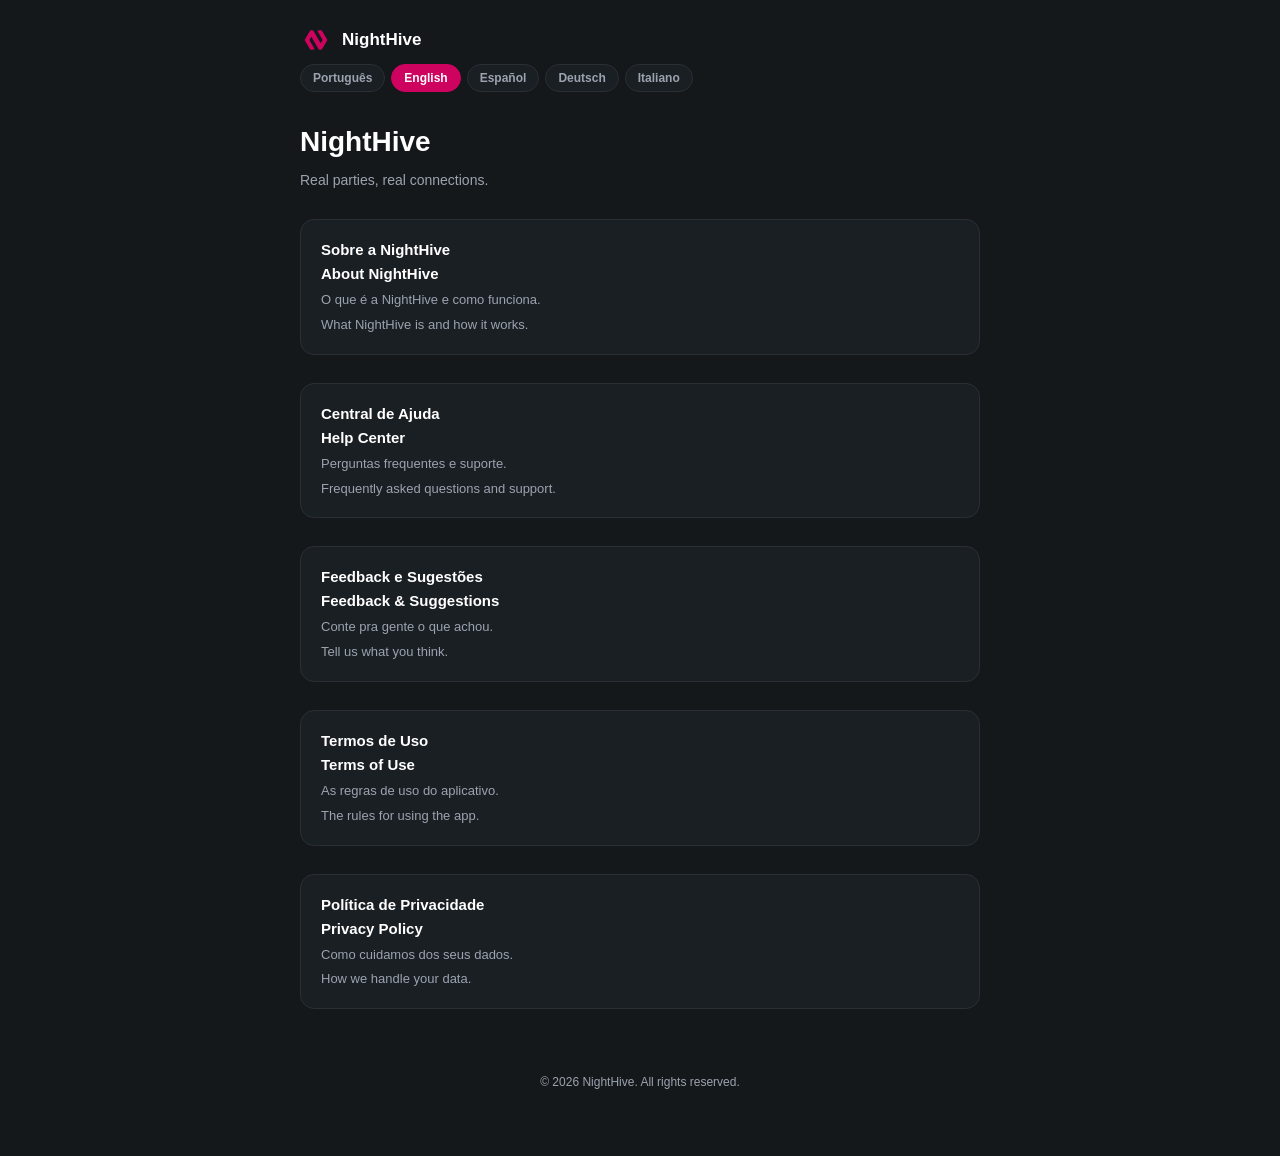
==== index.html @ 3d4b5488 "Add public info site: About, FAQ, Feedback, Terms, Privacy Static HTML/CSS/JS, no build step. Each p" ====
<!doctype html>
<html lang="pt">
<head>
<meta charset="utf-8">
<meta name="viewport" content="width=device-width, initial-scale=1">
<title>NightHive</title>
<meta name="description" content="NightHive — matching gated to real-world party attendance.">
<link rel="icon" href="assets/img/favicon.png">
<link rel="stylesheet" href="assets/style.css">
</head>
<body>
<div class="wrap">
  <header class="site-header">
    <a class="brand" href="index.html"><img src="assets/img/logo.jpg" alt=""> NightHive</a>
  </header>

  <div class="lang-switch" role="group" aria-label="Language">
    <button type="button" data-lang-switch="pt">Português</button>
    <button type="button" data-lang-switch="en">English</button>
    <button type="button" data-lang-switch="es">Español</button>
    <button type="button" data-lang-switch="de">Deutsch</button>
    <button type="button" data-lang-switch="it">Italiano</button>
  </div>
  <p class="lang-fallback-note" id="lang-fallback-note" hidden></p>

  <main>
    <div data-lang="pt">
      <h1>NightHive</h1>
      <p class="subtitle">Festas de verdade, conexões de verdade.</p>
    </div>
    <div data-lang="en" hidden>
      <h1>NightHive</h1>
      <p class="subtitle">Real parties, real connections.</p>
    </div>

    <nav class="hub-grid">
      <a class="card" href="about.html">
        <span class="hub-title" data-lang="pt">Sobre a NightHive</span><span class="hub-title" data-lang="en" hidden>About NightHive</span>
        <span class="hub-desc" data-lang="pt">O que é a NightHive e como funciona.</span><span class="hub-desc" data-lang="en" hidden>What NightHive is and how it works.</span>
      </a>
      <a class="card" href="faq.html">
        <span class="hub-title" data-lang="pt">Central de Ajuda</span><span class="hub-title" data-lang="en" hidden>Help Center</span>
        <span class="hub-desc" data-lang="pt">Perguntas frequentes e suporte.</span><span class="hub-desc" data-lang="en" hidden>Frequently asked questions and support.</span>
      </a>
      <a class="card" href="feedback.html">
        <span class="hub-title" data-lang="pt">Feedback e Sugestões</span><span class="hub-title" data-lang="en" hidden>Feedback & Suggestions</span>
        <span class="hub-desc" data-lang="pt">Conte pra gente o que achou.</span><span class="hub-desc" data-lang="en" hidden>Tell us what you think.</span>
      </a>
      <a class="card" href="terms.html">
        <span class="hub-title" data-lang="pt">Termos de Uso</span><span class="hub-title" data-lang="en" hidden>Terms of Use</span>
        <span class="hub-desc" data-lang="pt">As regras de uso do aplicativo.</span><span class="hub-desc" data-lang="en" hidden>The rules for using the app.</span>
      </a>
      <a class="card" href="privacy.html">
        <span class="hub-title" data-lang="pt">Política de Privacidade</span><span class="hub-title" data-lang="en" hidden>Privacy Policy</span>
        <span class="hub-desc" data-lang="pt">Como cuidamos dos seus dados.</span><span class="hub-desc" data-lang="en" hidden>How we handle your data.</span>
      </a>
    </nav>
  </main>

  <footer class="site-footer">
    <div data-lang="pt">© 2026 NightHive. Todos os direitos reservados.</div>
    <div data-lang="en" hidden>© 2026 NightHive. All rights reserved.</div>
  </footer>
</div>
<script src="assets/lang.js"></script>
</body>
</html>
---- assets/style.css ----
:root {
  --primary: #ce035f;
  --background: #14181b;
  --background-secondary: #1a1f24;
  --text: #ffffff;
  --text-muted: #9ca3af;
  --border: #2a2f35;
  --max-width: 720px;
}

* {
  box-sizing: border-box;
}

html,
body {
  margin: 0;
  padding: 0;
}

body {
  background: var(--background);
  color: var(--text);
  font-family: -apple-system, BlinkMacSystemFont, "Segoe UI", Roboto, Helvetica, Arial, sans-serif;
  line-height: 1.6;
  -webkit-font-smoothing: antialiased;
}

a {
  color: var(--primary);
  text-decoration: none;
}

a:hover,
a:focus {
  text-decoration: underline;
}

.wrap {
  max-width: var(--max-width);
  margin: 0 auto;
  padding: 24px 20px 64px;
}

header.site-header {
  display: flex;
  align-items: center;
  justify-content: space-between;
  gap: 12px;
  margin-bottom: 8px;
}

.brand {
  display: flex;
  align-items: center;
  gap: 10px;
  font-weight: 700;
  font-size: 17px;
  color: var(--text);
}

.brand img {
  width: 32px;
  height: 32px;
  border-radius: 8px;
  object-fit: cover;
}

nav.crumbs {
  font-size: 13px;
  color: var(--text-muted);
  margin: 4px 0 24px;
}

nav.crumbs a {
  color: var(--text-muted);
}

/* Language switcher */
.lang-switch {
  display: flex;
  flex-wrap: wrap;
  gap: 6px;
  margin: 4px 0 28px;
}

.lang-switch button {
  background: var(--background-secondary);
  border: 1px solid var(--border);
  color: var(--text-muted);
  border-radius: 999px;
  padding: 6px 12px;
  font-size: 12px;
  font-weight: 600;
  cursor: pointer;
}

.lang-switch button.active {
  color: #fff;
  background: var(--primary);
  border-color: var(--primary);
}

.lang-fallback-note {
  background: var(--background-secondary);
  border: 1px solid var(--border);
  border-radius: 10px;
  padding: 10px 14px;
  font-size: 13px;
  color: var(--text-muted);
  margin-bottom: 24px;
}

/* Page content */
h1 {
  font-size: 28px;
  font-weight: 800;
  margin: 0 0 4px;
}

.subtitle {
  color: var(--text-muted);
  font-size: 14px;
  margin: 0 0 28px;
}

h2 {
  font-size: 19px;
  font-weight: 700;
  margin: 36px 0 10px;
  color: var(--primary);
}

h3 {
  font-size: 16px;
  font-weight: 700;
  margin: 24px 0 8px;
}

p {
  margin: 0 0 14px;
  color: #e5e7eb;
}

ul,
ol {
  margin: 0 0 14px;
  padding-left: 22px;
  color: #e5e7eb;
}

li {
  margin-bottom: 6px;
}

.card {
  background: var(--background-secondary);
  border: 1px solid var(--border);
  border-radius: 14px;
  padding: 18px 20px;
  margin-bottom: 16px;
}

.faq-item summary {
  cursor: pointer;
  font-weight: 600;
  color: var(--text);
  padding: 4px 0;
}

.faq-item summary::-webkit-details-marker {
  color: var(--primary);
}

.faq-item p {
  margin-top: 10px;
  color: var(--text-muted);
}

.faq-item {
  border-bottom: 1px solid var(--border);
  padding: 12px 0;
}

.faq-item:last-child {
  border-bottom: none;
}

.button {
  display: inline-block;
  background: var(--primary);
  color: #fff !important;
  font-weight: 700;
  font-size: 15px;
  padding: 13px 22px;
  border-radius: 999px;
  text-decoration: none !important;
  margin-top: 6px;
}

.button.secondary {
  background: transparent;
  border: 1px solid var(--border);
  color: var(--text) !important;
}

.meta {
  color: var(--text-muted);
  font-size: 12px;
  margin-top: 40px;
  padding-top: 20px;
  border-top: 1px solid var(--border);
}

.hub-grid {
  display: grid;
  gap: 12px;
  margin-top: 20px;
}

.hub-grid a.card {
  display: block;
  color: var(--text) !important;
  text-decoration: none !important;
}

.hub-grid a.card .hub-title {
  display: block;
  font-weight: 700;
  font-size: 15px;
}

.hub-grid a.card .hub-desc {
  display: block;
  font-weight: 400;
  color: var(--text-muted);
  font-size: 13px;
  margin-top: 4px;
}

footer.site-footer {
  text-align: center;
  color: var(--text-muted);
  font-size: 12px;
  margin-top: 48px;
}

footer.site-footer a {
  color: var(--text-muted);
}
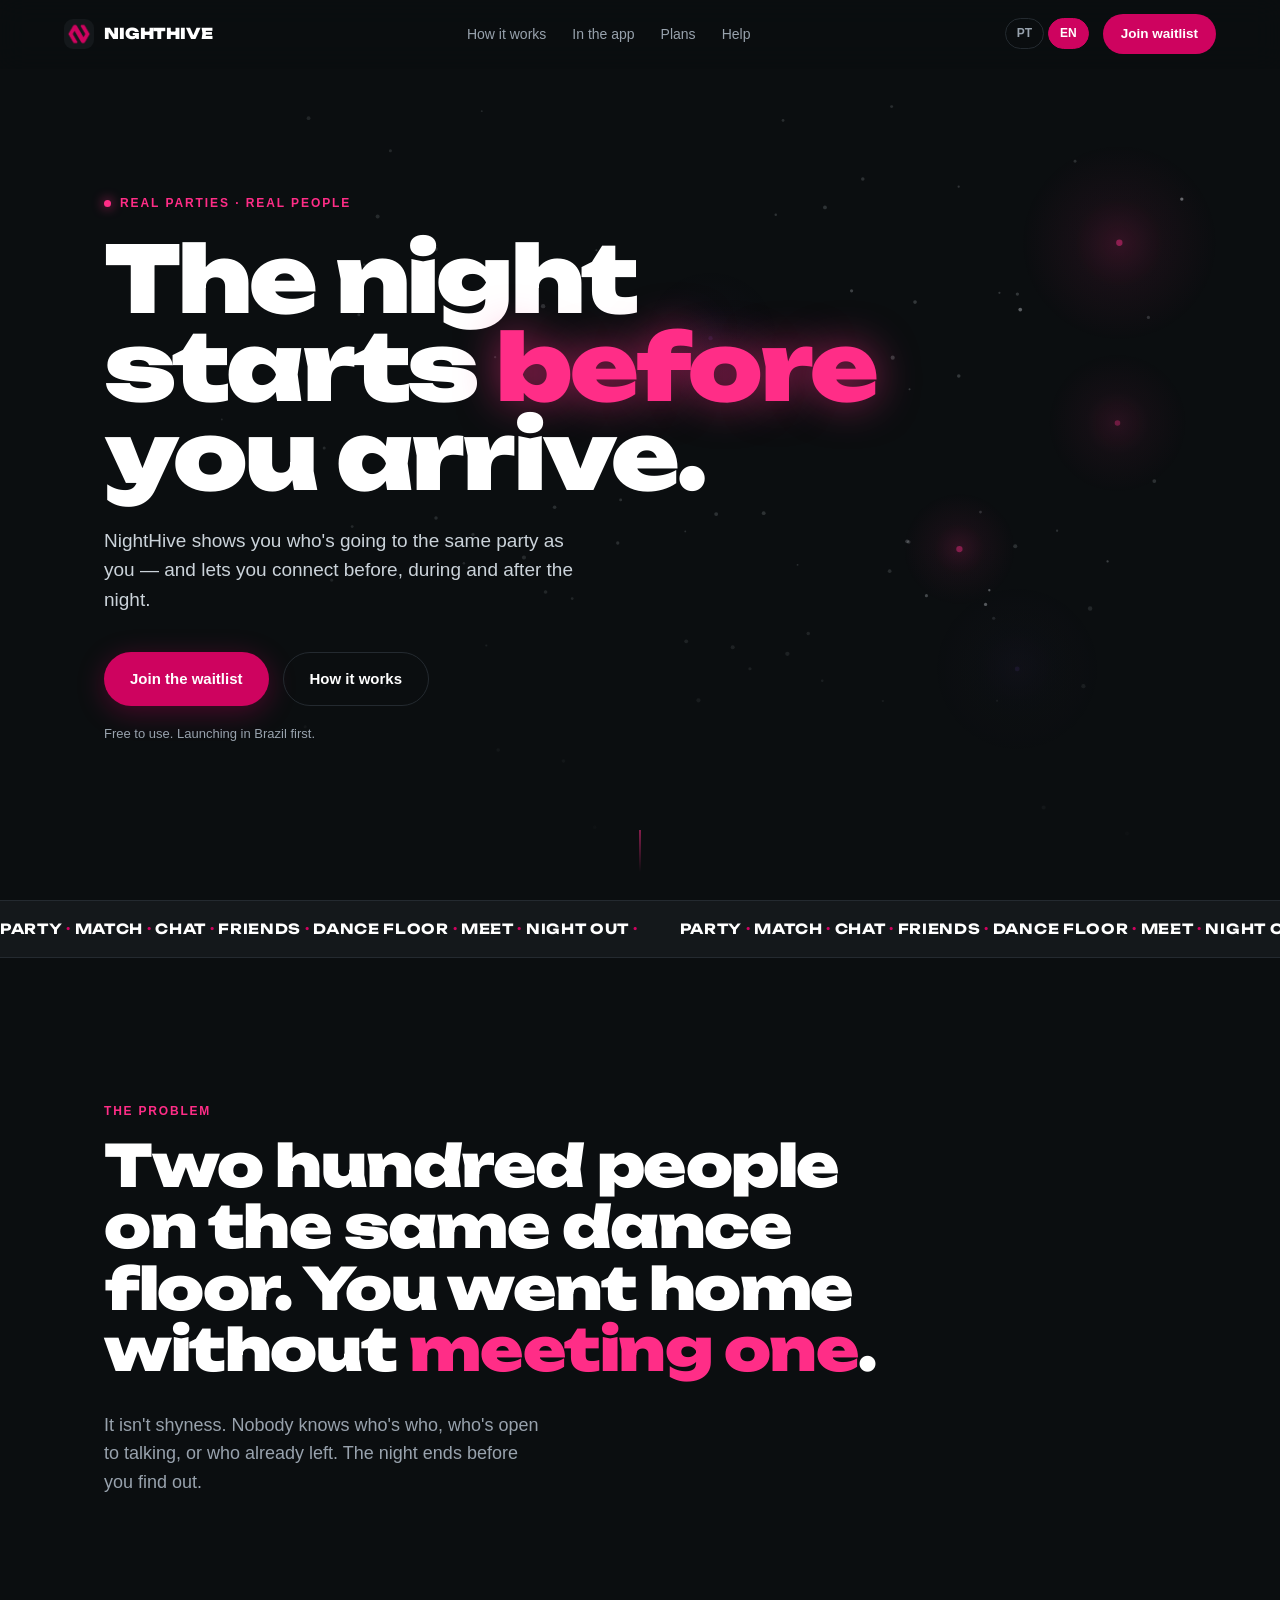
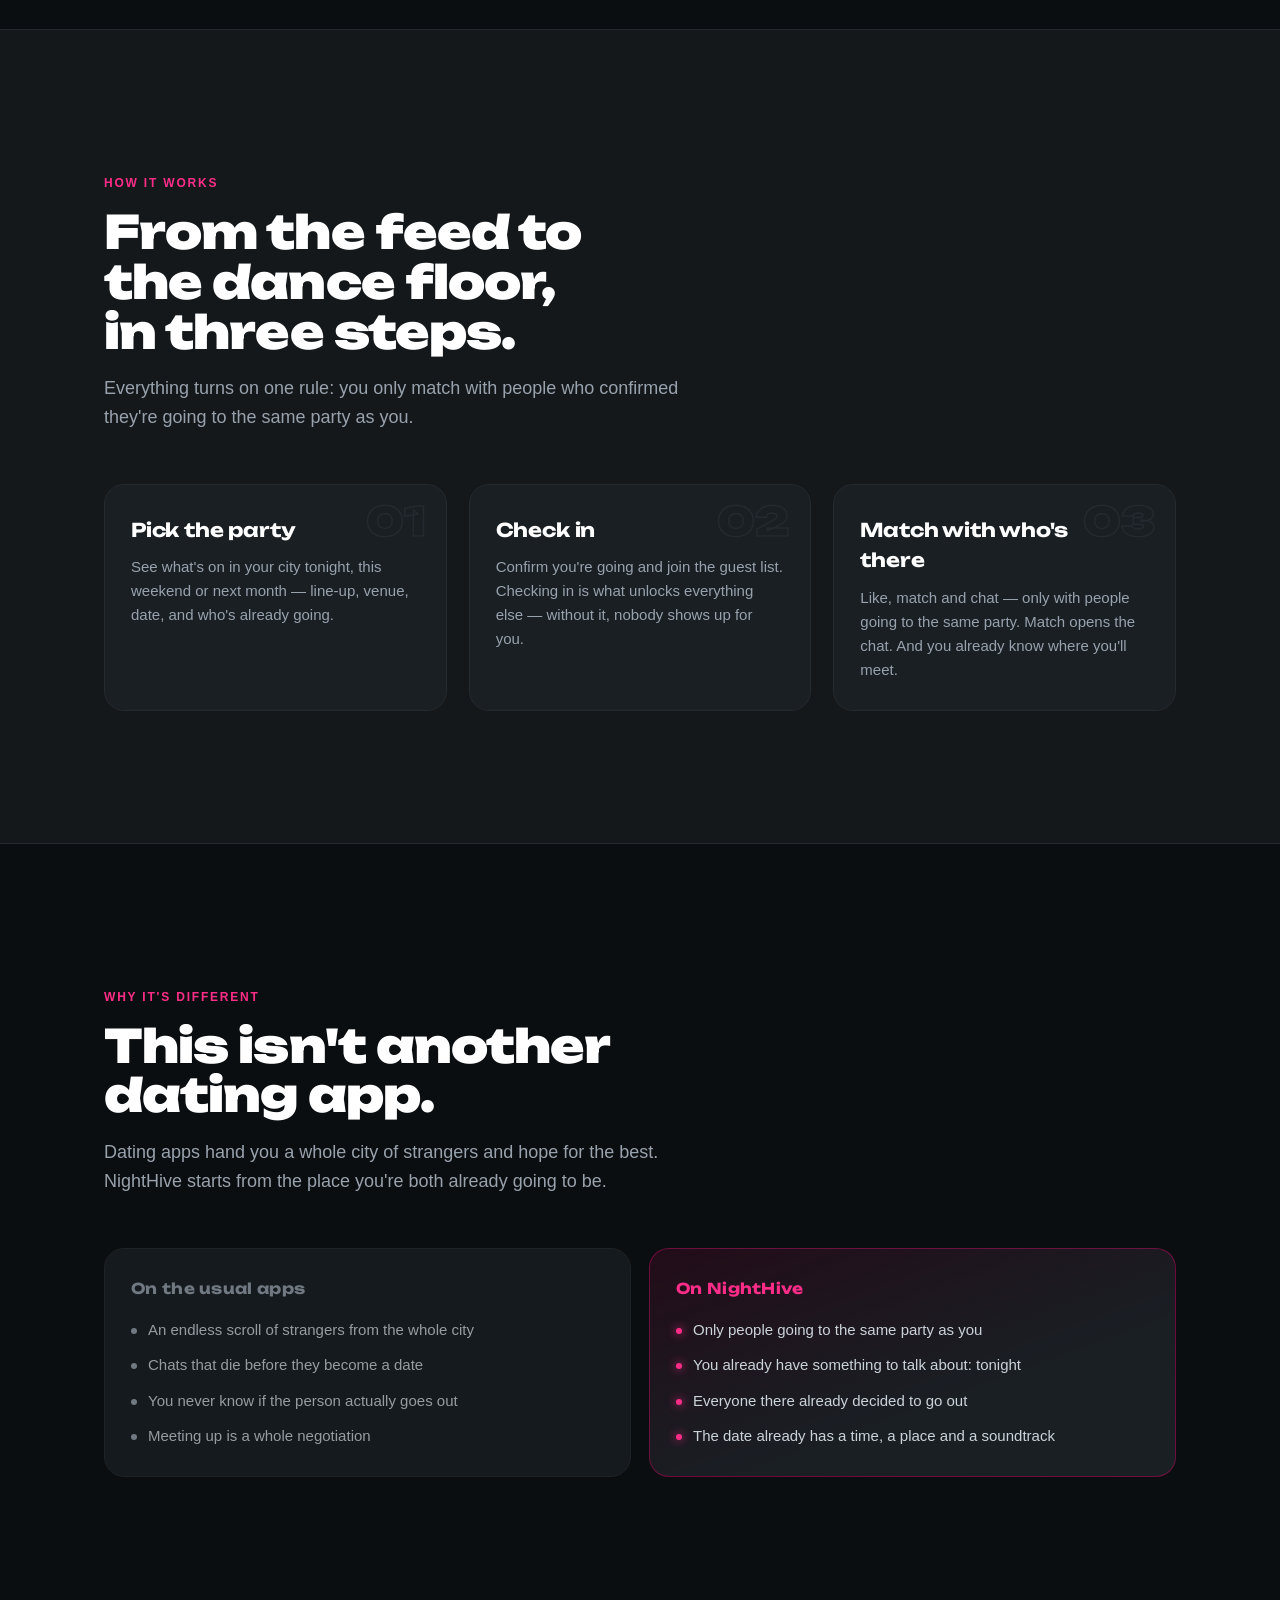
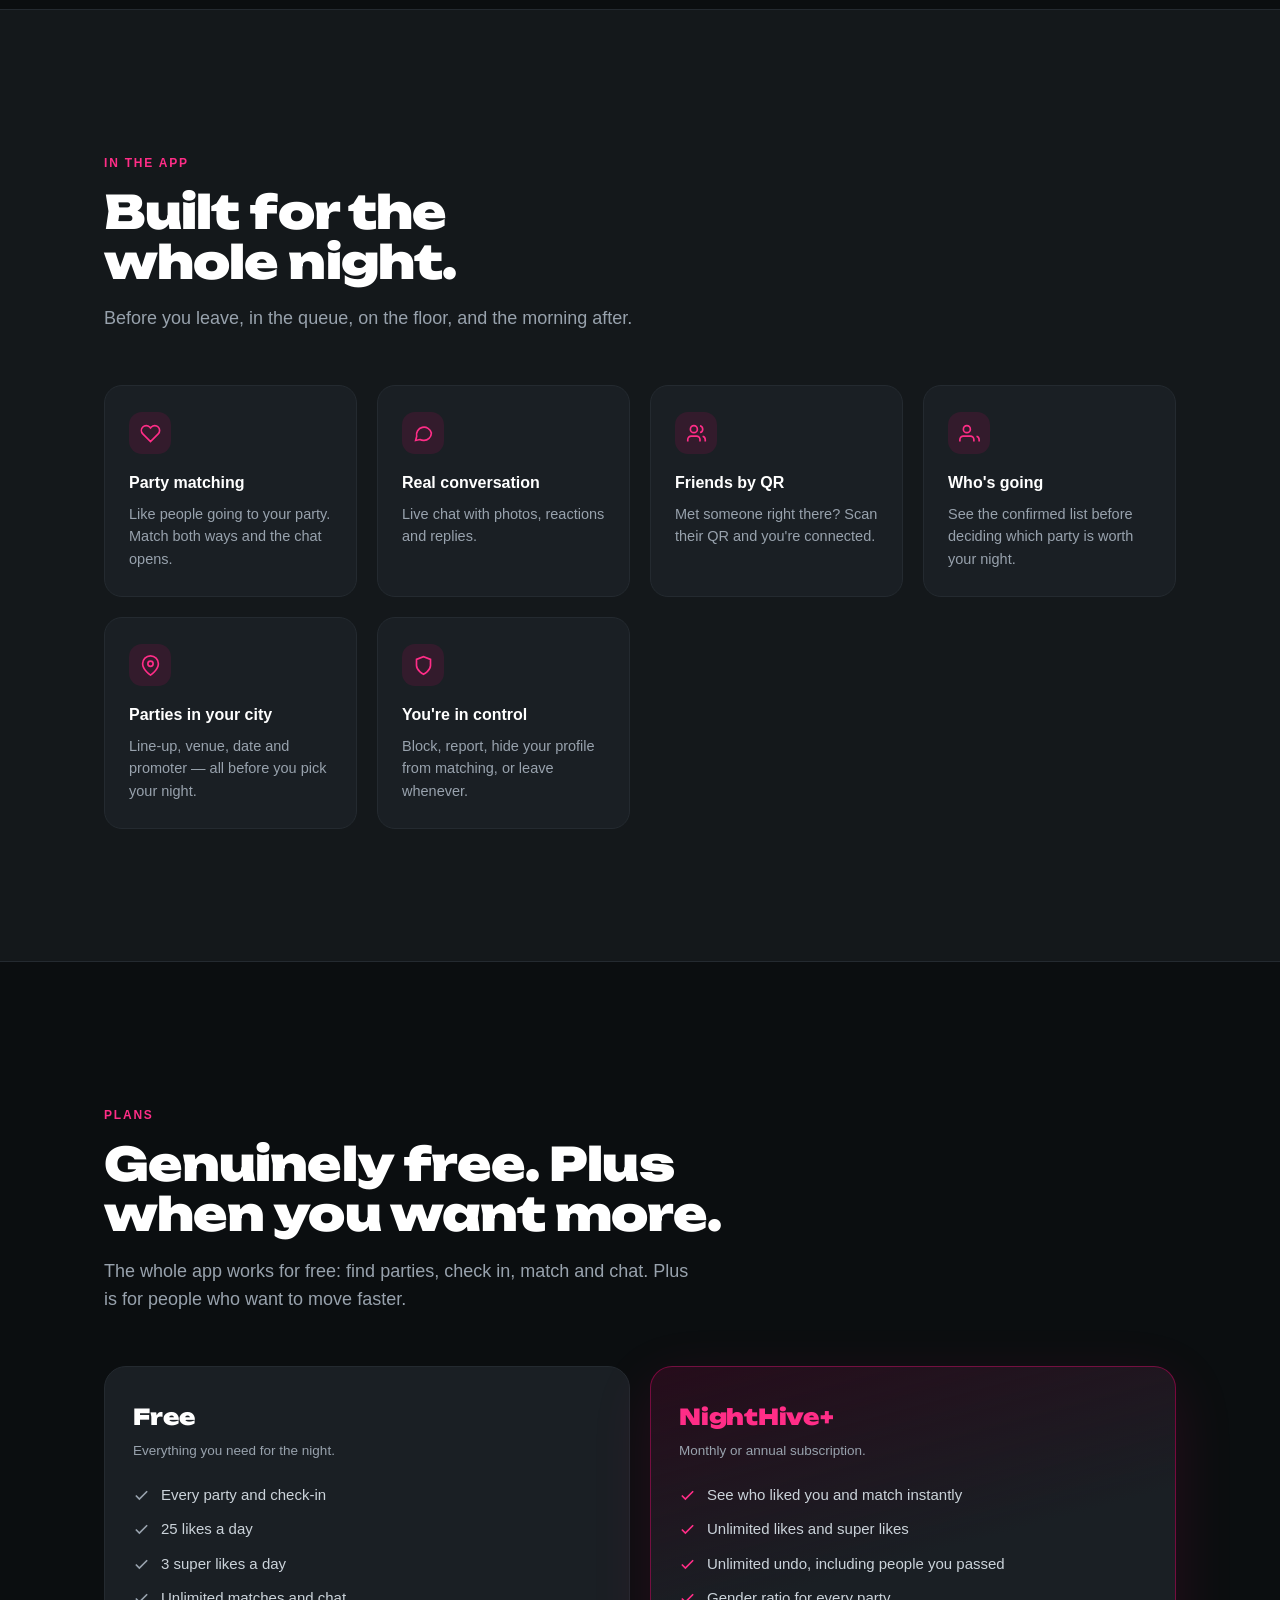
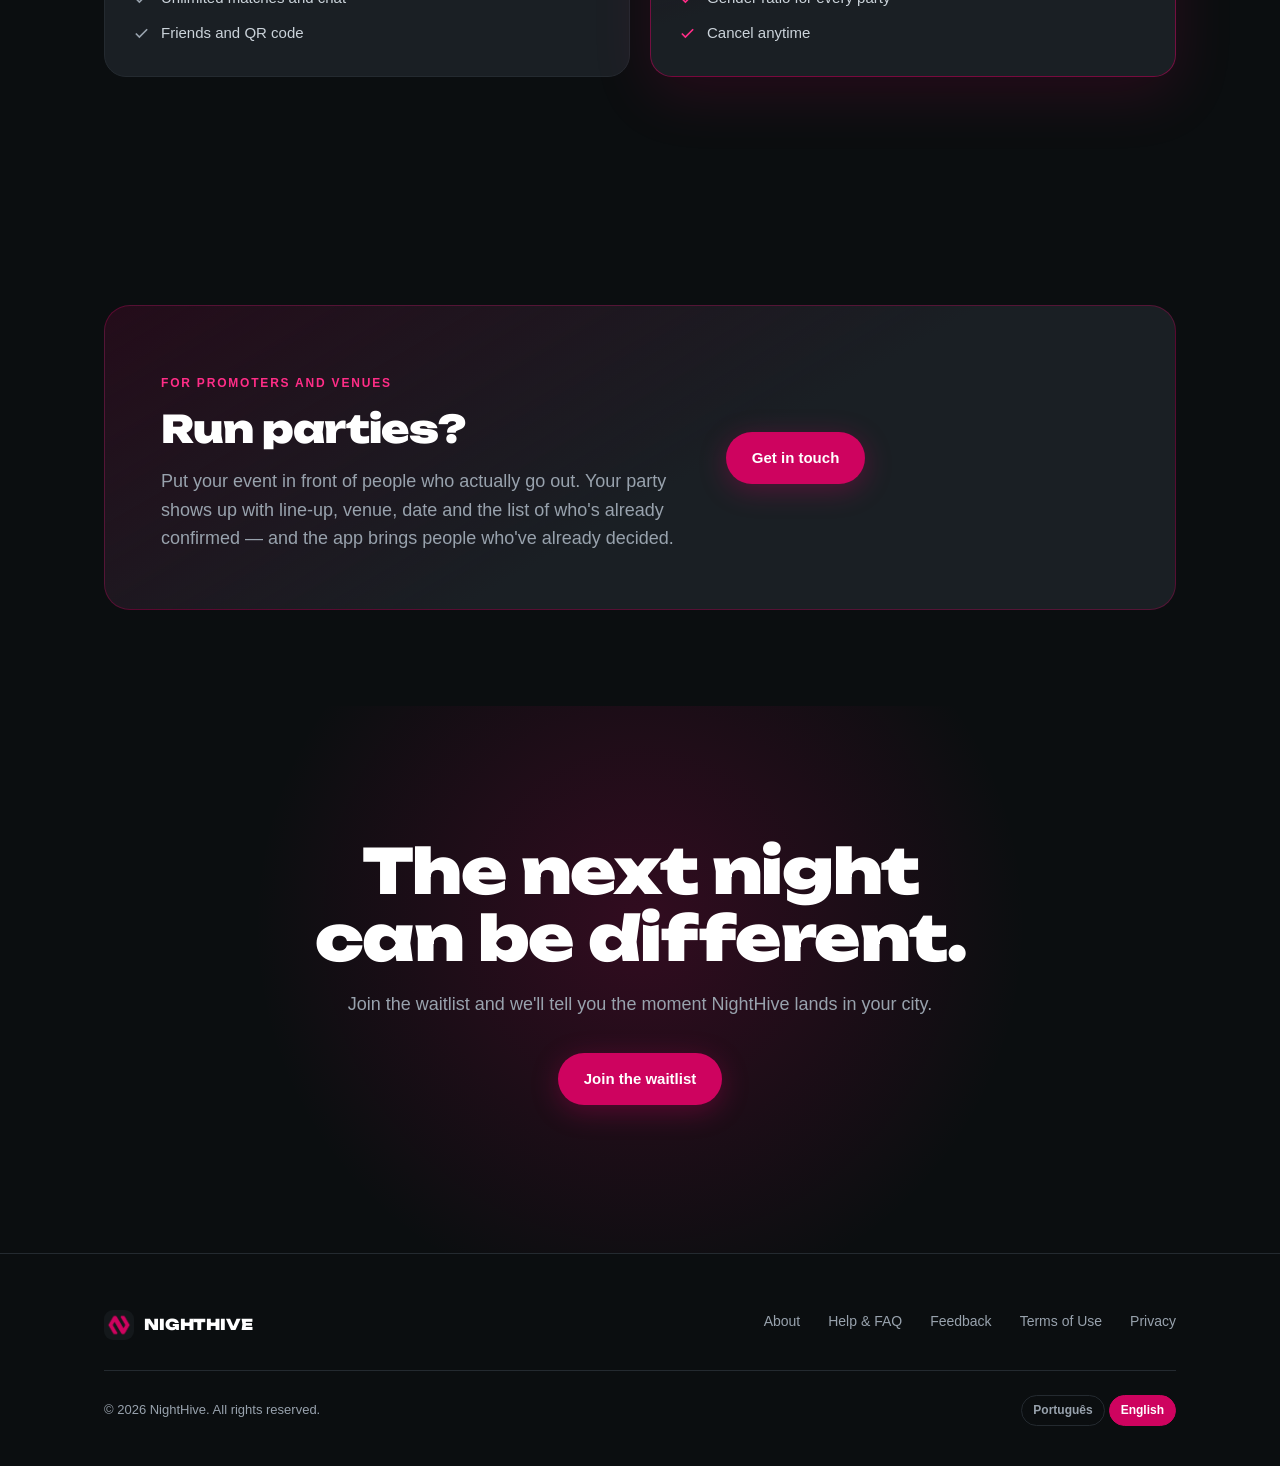
==== commit 7dba3ccd: "Add marketing landing page and waitlist index.html was a plain link hub; it's now the actual landing" ====
--- a/index.html
+++ b/index.html
@@ -3,65 +3,491 @@
 <head>
 <meta charset="utf-8">
 <meta name="viewport" content="width=device-width, initial-scale=1">
-<title>NightHive</title>
-<meta name="description" content="NightHive — matching gated to real-world party attendance.">
+<title>NightHive — A noite começa antes de você chegar</title>
+<meta name="description" content="O NightHive mostra quem vai estar na mesma festa que você e libera match e conversa só entre quem confirmou presença. Festas reais, conexões reais.">
+<meta name="theme-color" content="#0b0e10">
 <link rel="icon" href="assets/img/favicon.png">
-<link rel="stylesheet" href="assets/style.css">
+
+<meta property="og:type" content="website">
+<meta property="og:title" content="NightHive — A noite começa antes de você chegar">
+<meta property="og:description" content="Descubra as festas da sua cidade, veja quem vai e combine com quem vai estar lá. Match só entre quem confirmou presença na mesma festa.">
+<meta property="og:image" content="assets/img/logo.jpg">
+<meta name="twitter:card" content="summary_large_image">
+
+<link rel="preload" href="assets/fonts/unbounded-900.woff2" as="font" type="font/woff2" crossorigin>
+<link rel="stylesheet" href="assets/landing.css">
 </head>
 <body>
-<div class="wrap">
-  <header class="site-header">
-    <a class="brand" href="index.html"><img src="assets/img/logo.jpg" alt=""> NightHive</a>
-  </header>
-
-  <div class="lang-switch" role="group" aria-label="Language">
-    <button type="button" data-lang-switch="pt">Português</button>
-    <button type="button" data-lang-switch="en">English</button>
-    <button type="button" data-lang-switch="es">Español</button>
-    <button type="button" data-lang-switch="de">Deutsch</button>
-    <button type="button" data-lang-switch="it">Italiano</button>
-  </div>
-  <p class="lang-fallback-note" id="lang-fallback-note" hidden></p>
-
-  <main>
+
+<!-- ============================== NAV ============================== -->
+<nav class="nav">
+  <a class="nav-brand" href="index.html">
+    <img src="assets/img/logo.jpg" alt="">
+    <span>NIGHTHIVE</span>
+  </a>
+
+  <div class="nav-links">
+    <a href="#como-funciona" data-lang="pt">Como funciona</a>
+    <a href="#como-funciona" data-lang="en" hidden>How it works</a>
+    <a href="#no-app" data-lang="pt">No app</a>
+    <a href="#no-app" data-lang="en" hidden>In the app</a>
+    <a href="#planos" data-lang="pt">Planos</a>
+    <a href="#planos" data-lang="en" hidden>Plans</a>
+    <a href="faq.html" data-lang="pt">Ajuda</a>
+    <a href="faq.html" data-lang="en" hidden>Help</a>
+  </div>
+
+  <div class="nav-right">
+    <div class="lang-pills" role="group" aria-label="Idioma / Language">
+      <button type="button" data-lang-switch="pt">PT</button>
+      <button type="button" data-lang-switch="en">EN</button>
+    </div>
+    <a class="btn small" href="waitlist.html">
+      <span data-lang="pt">Entrar na lista</span>
+      <span data-lang="en" hidden>Join waitlist</span>
+    </a>
+  </div>
+</nav>
+
+<!-- ============================== HERO ============================== -->
+<header class="hero">
+  <!-- Ambient "hive": parties as glowing nodes, people drifting toward them,
+       a flare when two at the same party connect. See assets/hive.js. -->
+  <canvas id="hive-canvas" aria-hidden="true"></canvas>
+
+  <div class="hero-inner shell">
+    <div class="hero-copy">
+      <div data-lang="pt">
+        <p class="eyebrow">Festas reais · Gente real</p>
+        <h1 class="hero-title">A noite começa <em>antes</em> de você chegar.</h1>
+        <p class="hero-sub">
+          O NightHive mostra quem vai estar na mesma festa que você — e deixa
+          vocês se conectarem antes, durante e depois da noite.
+        </p>
+      </div>
+      <div data-lang="en" hidden>
+        <p class="eyebrow">Real parties · Real people</p>
+        <h1 class="hero-title">The night starts <em>before</em> you arrive.</h1>
+        <p class="hero-sub">
+          NightHive shows you who's going to the same party as you — and lets
+          you connect before, during and after the night.
+        </p>
+      </div>
+
+      <div class="hero-actions">
+        <a class="btn" href="waitlist.html">
+          <span data-lang="pt">Entrar na lista de espera</span>
+          <span data-lang="en" hidden>Join the waitlist</span>
+        </a>
+        <a class="btn ghost" href="#como-funciona">
+          <span data-lang="pt">Como funciona</span>
+          <span data-lang="en" hidden>How it works</span>
+        </a>
+      </div>
+
+      <p class="hero-note" data-lang="pt">Grátis para usar. Chegando primeiro no Brasil.</p>
+      <p class="hero-note" data-lang="en" hidden>Free to use. Launching in Brazil first.</p>
+    </div>
+  </div>
+
+  <div class="scroll-cue" aria-hidden="true">
+    <span></span>
+  </div>
+</header>
+
+<!-- ============================ MARQUEE ============================ -->
+<div class="marquee" aria-hidden="true">
+  <div class="marquee-track" data-lang="pt">
+    <b>Festa <i>·</i> Match <i>·</i> Conversa <i>·</i> Amizade <i>·</i> Pista <i>·</i> Encontro <i>·</i> Rolê <i>·</i> Noite <i>·</i></b>
+    <b>Festa <i>·</i> Match <i>·</i> Conversa <i>·</i> Amizade <i>·</i> Pista <i>·</i> Encontro <i>·</i> Rolê <i>·</i> Noite <i>·</i></b>
+  </div>
+  <div class="marquee-track" data-lang="en" hidden>
+    <b>Party <i>·</i> Match <i>·</i> Chat <i>·</i> Friends <i>·</i> Dance floor <i>·</i> Meet <i>·</i> Night out <i>·</i></b>
+    <b>Party <i>·</i> Match <i>·</i> Chat <i>·</i> Friends <i>·</i> Dance floor <i>·</i> Meet <i>·</i> Night out <i>·</i></b>
+  </div>
+</div>
+
+<!-- ============================ PROBLEM ============================ -->
+<section class="band">
+  <div class="shell reveal">
     <div data-lang="pt">
-      <h1>NightHive</h1>
-      <p class="subtitle">Festas de verdade, conexões de verdade.</p>
+      <p class="kicker">O problema</p>
+      <p class="statement">Duzentas pessoas na mesma pista. Você foi embora sem <u>conhecer nenhuma</u>.</p>
+      <p class="statement-note">
+        Não é timidez. É que ninguém sabe quem é quem, quem está a fim de
+        conversar, ou quem já foi embora. A noite acaba antes de você descobrir.
+      </p>
     </div>
     <div data-lang="en" hidden>
-      <h1>NightHive</h1>
-      <p class="subtitle">Real parties, real connections.</p>
-    </div>
-
-    <nav class="hub-grid">
-      <a class="card" href="about.html">
-        <span class="hub-title" data-lang="pt">Sobre a NightHive</span><span class="hub-title" data-lang="en" hidden>About NightHive</span>
-        <span class="hub-desc" data-lang="pt">O que é a NightHive e como funciona.</span><span class="hub-desc" data-lang="en" hidden>What NightHive is and how it works.</span>
+      <p class="kicker">The problem</p>
+      <p class="statement">Two hundred people on the same dance floor. You went home without <u>meeting one</u>.</p>
+      <p class="statement-note">
+        It isn't shyness. Nobody knows who's who, who's open to talking, or
+        who already left. The night ends before you find out.
+      </p>
+    </div>
+  </div>
+</section>
+
+<!-- ========================== HOW IT WORKS ========================== -->
+<section class="band alt" id="como-funciona">
+  <div class="shell">
+    <div class="section-head reveal">
+      <div data-lang="pt">
+        <p class="kicker">Como funciona</p>
+        <h2>Do feed até a pista, em três passos.</h2>
+        <p class="lede">
+          Tudo gira em torno de uma regra: você só combina com quem confirmou
+          presença na mesma festa que você.
+        </p>
+      </div>
+      <div data-lang="en" hidden>
+        <p class="kicker">How it works</p>
+        <h2>From the feed to the dance floor, in three steps.</h2>
+        <p class="lede">
+          Everything turns on one rule: you only match with people who
+          confirmed they're going to the same party as you.
+        </p>
+      </div>
+    </div>
+
+    <div class="steps reveal">
+      <article class="step">
+        <div data-lang="pt">
+          <h3>Escolha a festa</h3>
+          <p>Veja o que vai rolar na sua cidade hoje, no fim de semana ou mês que vem — com line-up, local, data e quem já confirmou.</p>
+        </div>
+        <div data-lang="en" hidden>
+          <h3>Pick the party</h3>
+          <p>See what's on in your city tonight, this weekend or next month — line-up, venue, date, and who's already going.</p>
+        </div>
+      </article>
+
+      <article class="step">
+        <div data-lang="pt">
+          <h3>Faça check-in</h3>
+          <p>Confirme presença e entre na lista de quem vai. É o check-in que libera o resto — sem ele, ninguém aparece pra você.</p>
+        </div>
+        <div data-lang="en" hidden>
+          <h3>Check in</h3>
+          <p>Confirm you're going and join the guest list. Checking in is what unlocks everything else — without it, nobody shows up for you.</p>
+        </div>
+      </article>
+
+      <article class="step">
+        <div data-lang="pt">
+          <h3>Combine com quem está lá</h3>
+          <p>Curta, dê match e converse — só com gente que vai na mesma festa. Deu match, abre a conversa. E vocês já sabem onde vão se ver.</p>
+        </div>
+        <div data-lang="en" hidden>
+          <h3>Match with who's there</h3>
+          <p>Like, match and chat — only with people going to the same party. Match opens the chat. And you already know where you'll meet.</p>
+        </div>
+      </article>
+    </div>
+  </div>
+</section>
+
+<!-- ========================== DIFFERENTIATOR ======================== -->
+<section class="band">
+  <div class="shell">
+    <div class="section-head reveal">
+      <div data-lang="pt">
+        <p class="kicker">Por que é diferente</p>
+        <h2>Não é mais um app de namoro.</h2>
+        <p class="lede">
+          Apps de encontro te dão uma cidade inteira de estranhos e torcem pra
+          dar certo. O NightHive parte do lugar onde vocês dois já vão estar.
+        </p>
+      </div>
+      <div data-lang="en" hidden>
+        <p class="kicker">Why it's different</p>
+        <h2>This isn't another dating app.</h2>
+        <p class="lede">
+          Dating apps hand you a whole city of strangers and hope for the best.
+          NightHive starts from the place you're both already going to be.
+        </p>
+      </div>
+    </div>
+
+    <div class="compare reveal">
+      <div class="compare-col them">
+        <div data-lang="pt">
+          <h3>Nos apps de sempre</h3>
+          <ul>
+            <li>Scroll infinito de estranhos da cidade inteira</li>
+            <li>Conversa que morre antes de virar encontro</li>
+            <li>Você nunca sabe se a pessoa realmente sai de casa</li>
+            <li>Marcar de se ver é todo um projeto</li>
+          </ul>
+        </div>
+        <div data-lang="en" hidden>
+          <h3>On the usual apps</h3>
+          <ul>
+            <li>An endless scroll of strangers from the whole city</li>
+            <li>Chats that die before they become a date</li>
+            <li>You never know if the person actually goes out</li>
+            <li>Meeting up is a whole negotiation</li>
+          </ul>
+        </div>
+      </div>
+
+      <div class="compare-col us">
+        <div data-lang="pt">
+          <h3>No NightHive</h3>
+          <ul>
+            <li>Só quem vai na mesma festa que você</li>
+            <li>Vocês já têm assunto: a festa é hoje</li>
+            <li>Todo mundo ali já decidiu sair de casa</li>
+            <li>O encontro já tem hora, lugar e trilha sonora</li>
+          </ul>
+        </div>
+        <div data-lang="en" hidden>
+          <h3>On NightHive</h3>
+          <ul>
+            <li>Only people going to the same party as you</li>
+            <li>You already have something to talk about: tonight</li>
+            <li>Everyone there already decided to go out</li>
+            <li>The date already has a time, a place and a soundtrack</li>
+          </ul>
+        </div>
+      </div>
+    </div>
+  </div>
+</section>
+
+<!-- ============================= FEATURES =========================== -->
+<section class="band alt" id="no-app">
+  <div class="shell">
+    <div class="section-head reveal">
+      <div data-lang="pt">
+        <p class="kicker">No app</p>
+        <h2>Feito para a noite inteira.</h2>
+        <p class="lede">Antes de sair, na fila, na pista e no dia seguinte.</p>
+      </div>
+      <div data-lang="en" hidden>
+        <p class="kicker">In the app</p>
+        <h2>Built for the whole night.</h2>
+        <p class="lede">Before you leave, in the queue, on the floor, and the morning after.</p>
+      </div>
+    </div>
+
+    <div class="features reveal">
+      <div class="feature">
+        <div class="ico"><svg viewBox="0 0 24 24"><path d="M20.8 4.6a5.5 5.5 0 0 0-7.8 0L12 5.7l-1-1.1a5.5 5.5 0 0 0-7.8 7.8l8.8 8.8 8.8-8.8a5.5 5.5 0 0 0 0-7.8z"/></svg></div>
+        <div data-lang="pt"><h3>Match na festa</h3><p>Curta quem vai na mesma festa. Deu match dos dois lados, abre a conversa.</p></div>
+        <div data-lang="en" hidden><h3>Party matching</h3><p>Like people going to your party. Match both ways and the chat opens.</p></div>
+      </div>
+
+      <div class="feature">
+        <div class="ico"><svg viewBox="0 0 24 24"><path d="M21 11.5a8.4 8.4 0 0 1-9 8.4 9 9 0 0 1-4.1-1L3 20l1.2-4.6A8.4 8.4 0 1 1 21 11.5z"/></svg></div>
+        <div data-lang="pt"><h3>Conversa de verdade</h3><p>Chat em tempo real, com fotos, reações e resposta a mensagem.</p></div>
+        <div data-lang="en" hidden><h3>Real conversation</h3><p>Live chat with photos, reactions and replies.</p></div>
+      </div>
+
+      <div class="feature">
+        <div class="ico"><svg viewBox="0 0 24 24"><path d="M16 21v-2a4 4 0 0 0-4-4H6a4 4 0 0 0-4 4v2"/><circle cx="9" cy="7" r="4"/><path d="M22 21v-2a4 4 0 0 0-3-3.9"/><path d="M16 3.1a4 4 0 0 1 0 7.8"/></svg></div>
+        <div data-lang="pt"><h3>Amigos por QR</h3><p>Conheceu alguém na hora? Escaneia o QR e já vira amizade no app.</p></div>
+        <div data-lang="en" hidden><h3>Friends by QR</h3><p>Met someone right there? Scan their QR and you're connected.</p></div>
+      </div>
+
+      <div class="feature">
+        <div class="ico"><svg viewBox="0 0 24 24"><path d="M17 21v-2a4 4 0 0 0-4-4H5a4 4 0 0 0-4 4v2"/><circle cx="9" cy="7" r="4"/><path d="M23 21v-2a4 4 0 0 0-3-3.9"/></svg></div>
+        <div data-lang="pt"><h3>Quem vai</h3><p>Veja a lista de confirmados antes de decidir qual festa vale a noite.</p></div>
+        <div data-lang="en" hidden><h3>Who's going</h3><p>See the confirmed list before deciding which party is worth your night.</p></div>
+      </div>
+
+      <div class="feature">
+        <div class="ico"><svg viewBox="0 0 24 24"><path d="M21 10c0 7-9 13-9 13s-9-6-9-13a9 9 0 0 1 18 0z"/><circle cx="12" cy="10" r="3"/></svg></div>
+        <div data-lang="pt"><h3>Festas da sua cidade</h3><p>Line-up, local, data e produtor. Tudo antes de você decidir o rolê.</p></div>
+        <div data-lang="en" hidden><h3>Parties in your city</h3><p>Line-up, venue, date and promoter — all before you pick your night.</p></div>
+      </div>
+
+      <div class="feature">
+        <div class="ico"><svg viewBox="0 0 24 24"><path d="M12 22s8-4 8-10V5l-8-3-8 3v7c0 6 8 10 8 10z"/></svg></div>
+        <div data-lang="pt"><h3>Você no controle</h3><p>Bloqueie, denuncie, esconda seu perfil do match ou saia quando quiser.</p></div>
+        <div data-lang="en" hidden><h3>You're in control</h3><p>Block, report, hide your profile from matching, or leave whenever.</p></div>
+      </div>
+    </div>
+  </div>
+</section>
+
+<!-- ============================== PLANS ============================= -->
+<section class="band" id="planos">
+  <div class="shell">
+    <div class="section-head reveal">
+      <div data-lang="pt">
+        <p class="kicker">Planos</p>
+        <h2>Grátis de verdade. Plus quando quiser mais.</h2>
+        <p class="lede">
+          O app inteiro funciona de graça: achar festa, fazer check-in, dar
+          match e conversar. O Plus acelera quem quer ir mais rápido.
+        </p>
+      </div>
+      <div data-lang="en" hidden>
+        <p class="kicker">Plans</p>
+        <h2>Genuinely free. Plus when you want more.</h2>
+        <p class="lede">
+          The whole app works for free: find parties, check in, match and
+          chat. Plus is for people who want to move faster.
+        </p>
+      </div>
+    </div>
+
+    <div class="plans reveal">
+      <div class="plan free">
+        <div data-lang="pt">
+          <p class="plan-name">Grátis</p>
+          <p class="plan-tag">Tudo que você precisa para a noite.</p>
+          <ul>
+            <li><svg viewBox="0 0 24 24"><path d="M20 6 9 17l-5-5"/></svg>Todas as festas e check-ins</li>
+            <li><svg viewBox="0 0 24 24"><path d="M20 6 9 17l-5-5"/></svg>25 curtidas por dia</li>
+            <li><svg viewBox="0 0 24 24"><path d="M20 6 9 17l-5-5"/></svg>3 super curtidas por dia</li>
+            <li><svg viewBox="0 0 24 24"><path d="M20 6 9 17l-5-5"/></svg>Match e conversa ilimitados</li>
+            <li><svg viewBox="0 0 24 24"><path d="M20 6 9 17l-5-5"/></svg>Amigos e QR code</li>
+          </ul>
+        </div>
+        <div data-lang="en" hidden>
+          <p class="plan-name">Free</p>
+          <p class="plan-tag">Everything you need for the night.</p>
+          <ul>
+            <li><svg viewBox="0 0 24 24"><path d="M20 6 9 17l-5-5"/></svg>Every party and check-in</li>
+            <li><svg viewBox="0 0 24 24"><path d="M20 6 9 17l-5-5"/></svg>25 likes a day</li>
+            <li><svg viewBox="0 0 24 24"><path d="M20 6 9 17l-5-5"/></svg>3 super likes a day</li>
+            <li><svg viewBox="0 0 24 24"><path d="M20 6 9 17l-5-5"/></svg>Unlimited matches and chat</li>
+            <li><svg viewBox="0 0 24 24"><path d="M20 6 9 17l-5-5"/></svg>Friends and QR code</li>
+          </ul>
+        </div>
+      </div>
+
+      <div class="plan pro">
+        <div data-lang="pt">
+          <p class="plan-name">NightHive+</p>
+          <p class="plan-tag">Assinatura mensal ou anual.</p>
+          <ul>
+            <li><svg viewBox="0 0 24 24"><path d="M20 6 9 17l-5-5"/></svg>Veja quem curtiu você e dê match na hora</li>
+            <li><svg viewBox="0 0 24 24"><path d="M20 6 9 17l-5-5"/></svg>Curtidas e super curtidas ilimitadas</li>
+            <li><svg viewBox="0 0 24 24"><path d="M20 6 9 17l-5-5"/></svg>Desfazer ilimitado, inclusive quem você passou</li>
+            <li><svg viewBox="0 0 24 24"><path d="M20 6 9 17l-5-5"/></svg>Proporção de gêneros de cada festa</li>
+            <li><svg viewBox="0 0 24 24"><path d="M20 6 9 17l-5-5"/></svg>Cancele quando quiser</li>
+          </ul>
+        </div>
+        <div data-lang="en" hidden>
+          <p class="plan-name">NightHive+</p>
+          <p class="plan-tag">Monthly or annual subscription.</p>
+          <ul>
+            <li><svg viewBox="0 0 24 24"><path d="M20 6 9 17l-5-5"/></svg>See who liked you and match instantly</li>
+            <li><svg viewBox="0 0 24 24"><path d="M20 6 9 17l-5-5"/></svg>Unlimited likes and super likes</li>
+            <li><svg viewBox="0 0 24 24"><path d="M20 6 9 17l-5-5"/></svg>Unlimited undo, including people you passed</li>
+            <li><svg viewBox="0 0 24 24"><path d="M20 6 9 17l-5-5"/></svg>Gender ratio for every party</li>
+            <li><svg viewBox="0 0 24 24"><path d="M20 6 9 17l-5-5"/></svg>Cancel anytime</li>
+          </ul>
+        </div>
+      </div>
+    </div>
+  </div>
+</section>
+
+<!-- ============================== VENUES ============================ -->
+<section class="band tight">
+  <div class="shell">
+    <div class="venue reveal">
+      <div>
+        <div data-lang="pt">
+          <p class="kicker">Para produtores e casas</p>
+          <h2>Organiza festas?</h2>
+          <p class="lede">
+            Coloque seu evento na frente de quem realmente sai de casa. Sua
+            festa aparece com line-up, local, data e a lista de quem já
+            confirmou — e o app leva gente que já decidiu ir.
+          </p>
+        </div>
+        <div data-lang="en" hidden>
+          <p class="kicker">For promoters and venues</p>
+          <h2>Run parties?</h2>
+          <p class="lede">
+            Put your event in front of people who actually go out. Your party
+            shows up with line-up, venue, date and the list of who's already
+            confirmed — and the app brings people who've already decided.
+          </p>
+        </div>
+      </div>
+      <div>
+        <a class="btn" href="feedback.html">
+          <span data-lang="pt">Fale com a gente</span>
+          <span data-lang="en" hidden>Get in touch</span>
+        </a>
+      </div>
+    </div>
+  </div>
+</section>
+
+<!-- ============================== FINALE ============================ -->
+<section class="band finale">
+  <div class="shell reveal">
+    <div data-lang="pt">
+      <h2>A próxima noite pode ser diferente.</h2>
+      <p class="lede" style="margin-inline:auto">
+        Entre na lista de espera e a gente avisa assim que o NightHive chegar
+        na sua cidade.
+      </p>
+    </div>
+    <div data-lang="en" hidden>
+      <h2>The next night can be different.</h2>
+      <p class="lede" style="margin-inline:auto">
+        Join the waitlist and we'll tell you the moment NightHive lands in
+        your city.
+      </p>
+    </div>
+    <p style="margin-top:34px">
+      <a class="btn" href="waitlist.html">
+        <span data-lang="pt">Entrar na lista de espera</span>
+        <span data-lang="en" hidden>Join the waitlist</span>
       </a>
-      <a class="card" href="faq.html">
-        <span class="hub-title" data-lang="pt">Central de Ajuda</span><span class="hub-title" data-lang="en" hidden>Help Center</span>
-        <span class="hub-desc" data-lang="pt">Perguntas frequentes e suporte.</span><span class="hub-desc" data-lang="en" hidden>Frequently asked questions and support.</span>
+    </p>
+  </div>
+</section>
+
+<!-- ============================== FOOTER ============================ -->
+<footer class="site-footer">
+  <div class="shell">
+    <p class="lang-fallback-note" id="lang-fallback-note" hidden></p>
+
+    <div class="footer-top">
+      <a class="nav-brand" href="index.html">
+        <img src="assets/img/logo.jpg" alt="">
+        <span>NIGHTHIVE</span>
       </a>
-      <a class="card" href="feedback.html">
-        <span class="hub-title" data-lang="pt">Feedback e Sugestões</span><span class="hub-title" data-lang="en" hidden>Feedback & Suggestions</span>
-        <span class="hub-desc" data-lang="pt">Conte pra gente o que achou.</span><span class="hub-desc" data-lang="en" hidden>Tell us what you think.</span>
-      </a>
-      <a class="card" href="terms.html">
-        <span class="hub-title" data-lang="pt">Termos de Uso</span><span class="hub-title" data-lang="en" hidden>Terms of Use</span>
-        <span class="hub-desc" data-lang="pt">As regras de uso do aplicativo.</span><span class="hub-desc" data-lang="en" hidden>The rules for using the app.</span>
-      </a>
-      <a class="card" href="privacy.html">
-        <span class="hub-title" data-lang="pt">Política de Privacidade</span><span class="hub-title" data-lang="en" hidden>Privacy Policy</span>
-        <span class="hub-desc" data-lang="pt">Como cuidamos dos seus dados.</span><span class="hub-desc" data-lang="en" hidden>How we handle your data.</span>
-      </a>
-    </nav>
-  </main>
-
-  <footer class="site-footer">
-    <div data-lang="pt">© 2026 NightHive. Todos os direitos reservados.</div>
-    <div data-lang="en" hidden>© 2026 NightHive. All rights reserved.</div>
-  </footer>
-</div>
+
+      <div class="footer-links">
+        <a href="about.html" data-lang="pt">Sobre</a>
+        <a href="about.html" data-lang="en" hidden>About</a>
+        <a href="faq.html" data-lang="pt">Ajuda e FAQ</a>
+        <a href="faq.html" data-lang="en" hidden>Help &amp; FAQ</a>
+        <a href="feedback.html" data-lang="pt">Feedback</a>
+        <a href="feedback.html" data-lang="en" hidden>Feedback</a>
+        <a href="terms.html" data-lang="pt">Termos de Uso</a>
+        <a href="terms.html" data-lang="en" hidden>Terms of Use</a>
+        <a href="privacy.html" data-lang="pt">Privacidade</a>
+        <a href="privacy.html" data-lang="en" hidden>Privacy</a>
+      </div>
+    </div>
+
+    <div class="footer-bottom">
+      <div>
+        <span data-lang="pt">© 2026 NightHive. Todos os direitos reservados.</span>
+        <span data-lang="en" hidden>© 2026 NightHive. All rights reserved.</span>
+      </div>
+      <div class="lang-pills" role="group" aria-label="Idioma / Language">
+        <button type="button" data-lang-switch="pt">Português</button>
+        <button type="button" data-lang-switch="en">English</button>
+      </div>
+    </div>
+  </div>
+</footer>
+
 <script src="assets/lang.js"></script>
+<script src="assets/hive.js"></script>
+<script src="assets/site.js"></script>
 </body>
 </html>
--- a/assets/landing.css
+++ b/assets/landing.css
@@ -0,0 +1,775 @@
+/* ==========================================================================
+   NightHive — landing + waitlist styles
+   --------------------------------------------------------------------------
+   Standalone on purpose: does NOT depend on style.css, whose .wrap caps
+   content at 720px (right for the legal/support pages, wrong for a
+   full-bleed landing page). Anything shared is duplicated deliberately
+   rather than coupling the two.
+
+   Display face is Unbounded (SIL Open Font License 1.1 — see
+   assets/fonts/OFL.txt), self-hosted rather than loaded from a font CDN so
+   the page has zero third-party requests and renders fast on mobile data.
+   Only the latin subset ships; it covers every Portuguese accent
+   (á ã ç é ê í ó õ ú all live in U+00C0–U+00FF).
+   ========================================================================== */
+
+@font-face {
+  font-family: 'Unbounded';
+  src: url('fonts/unbounded-700.woff2') format('woff2');
+  font-weight: 700;
+  font-style: normal;
+  font-display: swap;
+}
+@font-face {
+  font-family: 'Unbounded';
+  src: url('fonts/unbounded-900.woff2') format('woff2');
+  font-weight: 900;
+  font-style: normal;
+  font-display: swap;
+}
+
+:root {
+  /* Brand tokens match the app (mobile/src/theme/colors.ts) so the site and
+     the product read as one thing. --magenta-hot is a landing-only lift of
+     the brand magenta: #ce035f is correct in the app's UI, but on a large
+     dark canvas it needs more luminance to actually glow. */
+  --magenta: #ce035f;
+  --magenta-hot: #ff2d87;
+  --ink: #0b0e10;
+  --surface: #14181b;
+  --surface-raised: #1a1f24;
+  --border: #242a30;
+  --text: #ffffff;
+  --muted: #98a2ad;
+
+  --display: 'Unbounded', 'Arial Black', system-ui, sans-serif;
+  --body: -apple-system, BlinkMacSystemFont, 'Segoe UI', Roboto, Helvetica, Arial, sans-serif;
+
+  --gutter: clamp(20px, 5vw, 64px);
+  --measure: 1200px;
+}
+
+* { box-sizing: border-box; }
+
+/* Drives language switching (lang.js toggles [hidden] on every [data-lang]
+   element) and must outrank any display: rule below. A `display: grid` on a
+   hidden language variant would otherwise render BOTH languages stacked --
+   this exact bug shipped once on index.html's old hub grid. */
+[hidden] { display: none !important; }
+
+html {
+  scroll-behavior: smooth;
+  -webkit-text-size-adjust: 100%;
+}
+
+body {
+  margin: 0;
+  background: var(--ink);
+  color: var(--text);
+  font-family: var(--body);
+  line-height: 1.6;
+  overflow-x: hidden;
+  -webkit-font-smoothing: antialiased;
+}
+
+::selection { background: var(--magenta); color: #fff; }
+
+a { color: inherit; text-decoration: none; }
+
+:focus-visible {
+  outline: 2px solid var(--magenta-hot);
+  outline-offset: 3px;
+  border-radius: 4px;
+}
+
+.shell {
+  width: 100%;
+  max-width: var(--measure);
+  margin: 0 auto;
+  padding-inline: var(--gutter);
+}
+
+/* ============================ Navigation ============================ */
+
+.nav {
+  position: fixed;
+  inset: 0 0 auto 0;
+  z-index: 50;
+  display: flex;
+  align-items: center;
+  justify-content: space-between;
+  gap: 16px;
+  padding: 14px var(--gutter);
+  background: rgba(11, 14, 16, 0.72);
+  backdrop-filter: blur(14px);
+  -webkit-backdrop-filter: blur(14px);
+  border-bottom: 1px solid transparent;
+  transition: border-color 0.3s ease, background 0.3s ease;
+}
+.nav.scrolled { border-bottom-color: var(--border); }
+
+.nav-brand {
+  display: flex;
+  align-items: center;
+  gap: 10px;
+  font-family: var(--display);
+  font-weight: 900;
+  font-size: 15px;
+  letter-spacing: -0.01em;
+  flex-shrink: 0;
+}
+.nav-brand img {
+  width: 30px;
+  height: 30px;
+  border-radius: 9px;
+  object-fit: cover;
+}
+
+.nav-links {
+  display: flex;
+  align-items: center;
+  gap: 26px;
+  font-size: 14px;
+  color: var(--muted);
+}
+.nav-links a { transition: color 0.2s ease; }
+.nav-links a:hover { color: var(--text); }
+
+.nav-right { display: flex; align-items: center; gap: 14px; }
+
+/* Compact language switcher — inherits lang.js's [data-lang-switch] hooks. */
+.lang-pills { display: flex; gap: 4px; }
+.lang-pills button {
+  background: transparent;
+  border: 1px solid var(--border);
+  color: var(--muted);
+  border-radius: 999px;
+  padding: 5px 11px;
+  font: inherit;
+  font-size: 12px;
+  font-weight: 700;
+  cursor: pointer;
+  transition: all 0.2s ease;
+}
+.lang-pills button:hover { color: var(--text); border-color: var(--muted); }
+.lang-pills button.active {
+  background: var(--magenta);
+  border-color: var(--magenta);
+  color: #fff;
+}
+
+.btn {
+  display: inline-flex;
+  align-items: center;
+  justify-content: center;
+  gap: 8px;
+  background: var(--magenta);
+  color: #fff;
+  font-weight: 700;
+  font-size: 15px;
+  padding: 14px 26px;
+  border: none;
+  border-radius: 999px;
+  cursor: pointer;
+  font-family: var(--body);
+  transition: transform 0.2s ease, box-shadow 0.2s ease, background 0.2s ease;
+  box-shadow: 0 6px 28px rgba(206, 3, 95, 0.32);
+}
+.btn:hover {
+  background: var(--magenta-hot);
+  transform: translateY(-2px);
+  box-shadow: 0 10px 36px rgba(255, 45, 135, 0.42);
+}
+.btn:active { transform: translateY(0); }
+.btn.small { padding: 9px 18px; font-size: 13.5px; box-shadow: none; }
+.btn.ghost {
+  background: transparent;
+  border: 1px solid var(--border);
+  box-shadow: none;
+  color: var(--text);
+}
+.btn.ghost:hover { background: var(--surface-raised); border-color: var(--muted); transform: none; }
+
+/* ============================== Hero ================================ */
+
+.hero {
+  position: relative;
+  min-height: 100svh;
+  display: flex;
+  align-items: center;
+  padding: 120px 0 80px;
+  overflow: hidden;
+}
+
+/* The canvas renders the "hive": drifting points (people) pulled toward
+   glowing nodes (parties), with a line flaring between two of them when
+   they meet — the product's actual mechanic as ambient motion, rather than
+   decorative particles. See hive.js. */
+#hive-canvas {
+  position: absolute;
+  inset: 0;
+  width: 100%;
+  height: 100%;
+  display: block;
+  z-index: 0;
+}
+
+/* Vignette + floor fade so the canvas never competes with the headline and
+   dissolves cleanly into the next section. */
+.hero::after {
+  content: '';
+  position: absolute;
+  inset: 0;
+  z-index: 1;
+  pointer-events: none;
+  background:
+    radial-gradient(120% 90% at 70% 40%, transparent 0%, rgba(11, 14, 16, 0.55) 55%, var(--ink) 100%),
+    linear-gradient(to bottom, transparent 60%, var(--ink) 100%);
+}
+
+.hero-inner { position: relative; z-index: 2; width: 100%; }
+
+/* Sized in px, NOT ch. A `ch` max-width here resolves against this div's
+   inherited 16px body font (~150px wide), not the 104px headline inside it,
+   which crushed the whole hero into a narrow ribbon. Any ch-based measure
+   has to live on the element that actually carries the large font-size --
+   see .hero-title below. */
+.hero-copy { max-width: min(780px, 100%); }
+
+.eyebrow {
+  display: inline-flex;
+  align-items: center;
+  gap: 9px;
+  font-size: 12px;
+  font-weight: 700;
+  letter-spacing: 0.16em;
+  text-transform: uppercase;
+  color: var(--magenta-hot);
+  margin-bottom: 22px;
+}
+.eyebrow::before {
+  content: '';
+  width: 7px;
+  height: 7px;
+  border-radius: 50%;
+  background: var(--magenta-hot);
+  box-shadow: 0 0 12px var(--magenta-hot);
+  animation: pulse 2.4s ease-in-out infinite;
+}
+@keyframes pulse {
+  0%, 100% { opacity: 1; transform: scale(1); }
+  50% { opacity: 0.45; transform: scale(0.82); }
+}
+
+h1.hero-title {
+  font-family: var(--display);
+  font-weight: 900;
+  font-size: clamp(40px, 7.2vw, 92px);
+  line-height: 0.96;
+  letter-spacing: -0.03em;
+  margin: 0;
+  /* Safe to use ch here: this element carries the large font-size, so the
+     measure resolves against the display type as intended. */
+  max-width: 11ch;
+  text-wrap: balance;
+}
+.hero-title em {
+  font-style: normal;
+  color: var(--magenta-hot);
+  text-shadow: 0 0 40px rgba(255, 45, 135, 0.55);
+}
+
+.hero-sub {
+  margin: 26px 0 0;
+  font-size: clamp(16px, 2.1vw, 19px);
+  color: #cbd3da;
+  max-width: 46ch;
+  line-height: 1.55;
+}
+
+.hero-actions {
+  display: flex;
+  flex-wrap: wrap;
+  gap: 14px;
+  margin-top: 38px;
+}
+
+.hero-note {
+  margin-top: 18px;
+  font-size: 13px;
+  color: var(--muted);
+}
+
+.scroll-cue {
+  position: absolute;
+  bottom: 28px;
+  left: 50%;
+  transform: translateX(-50%);
+  z-index: 2;
+  display: flex;
+  flex-direction: column;
+  align-items: center;
+  gap: 8px;
+  font-size: 11px;
+  letter-spacing: 0.18em;
+  text-transform: uppercase;
+  color: var(--muted);
+}
+.scroll-cue span {
+  width: 1px;
+  height: 42px;
+  background: linear-gradient(to bottom, var(--magenta-hot), transparent);
+  animation: cue 2.2s ease-in-out infinite;
+}
+@keyframes cue {
+  0%, 100% { opacity: 0.25; transform: scaleY(0.55); transform-origin: top; }
+  50% { opacity: 1; transform: scaleY(1); transform-origin: top; }
+}
+
+/* ============================ Marquee =============================== */
+
+.marquee {
+  border-block: 1px solid var(--border);
+  background: var(--surface);
+  padding: 15px 0;
+  overflow: hidden;
+  white-space: nowrap;
+  position: relative;
+}
+.marquee-track {
+  display: inline-flex;
+  gap: 42px;
+  animation: slide 34s linear infinite;
+  will-change: transform;
+}
+.marquee b {
+  font-family: var(--display);
+  font-weight: 700;
+  font-size: 14px;
+  letter-spacing: 0.05em;
+  text-transform: uppercase;
+  color: var(--text);
+}
+.marquee i {
+  font-style: normal;
+  color: var(--magenta);
+}
+@keyframes slide {
+  from { transform: translateX(0); }
+  to { transform: translateX(-50%); }
+}
+
+/* ============================ Sections ============================== */
+
+section { position: relative; }
+
+.band { padding: clamp(72px, 11vw, 132px) 0; }
+.band.tight { padding-block: clamp(56px, 8vw, 96px); }
+.band.alt { background: var(--surface); border-block: 1px solid var(--border); }
+
+.section-head { max-width: 700px; margin-bottom: 52px; }
+.section-head.center { margin-inline: auto; text-align: center; }
+
+.kicker {
+  font-size: 12px;
+  font-weight: 700;
+  letter-spacing: 0.15em;
+  text-transform: uppercase;
+  color: var(--magenta-hot);
+  margin-bottom: 14px;
+}
+
+h2 {
+  font-family: var(--display);
+  font-weight: 900;
+  font-size: clamp(28px, 4.6vw, 46px);
+  line-height: 1.08;
+  letter-spacing: -0.02em;
+  margin: 0;
+  text-wrap: balance;
+}
+
+.lede {
+  margin: 18px 0 0;
+  font-size: clamp(15.5px, 1.9vw, 18px);
+  color: var(--muted);
+  line-height: 1.6;
+  max-width: 60ch;
+}
+.section-head.center .lede { margin-inline: auto; }
+
+/* -------- Problem statement: one oversized line, deliberately bare ---- */
+
+.statement {
+  font-family: var(--display);
+  font-weight: 900;
+  font-size: clamp(26px, 5.4vw, 58px);
+  line-height: 1.06;
+  letter-spacing: -0.025em;
+  margin: 0;
+  max-width: 17ch;
+  text-wrap: balance;
+}
+.statement u {
+  text-decoration: none;
+  color: var(--magenta-hot);
+}
+.statement-note {
+  margin: 30px 0 0;
+  font-size: clamp(15px, 1.9vw, 18px);
+  color: var(--muted);
+  max-width: 44ch;
+  line-height: 1.6;
+}
+
+/* ---------------------- How it works: 3 steps ------------------------ */
+/* Numbered because this genuinely IS a sequence — you cannot match before
+   checking in. The numbers carry real information, they aren't decoration. */
+
+.steps {
+  display: grid;
+  gap: 22px;
+  grid-template-columns: repeat(auto-fit, minmax(260px, 1fr));
+  counter-reset: step;
+}
+.step {
+  position: relative;
+  background: var(--surface-raised);
+  border: 1px solid var(--border);
+  border-radius: 20px;
+  padding: 30px 26px 28px;
+  overflow: hidden;
+  transition: border-color 0.3s ease, transform 0.3s ease;
+}
+.step::before {
+  counter-increment: step;
+  content: counter(step, decimal-leading-zero);
+  position: absolute;
+  top: 16px;
+  right: 20px;
+  font-family: var(--display);
+  font-weight: 900;
+  font-size: 40px;
+  line-height: 1;
+  color: transparent;
+  -webkit-text-stroke: 1.5px var(--border);
+  transition: -webkit-text-stroke-color 0.3s ease;
+}
+.step:hover { border-color: rgba(206, 3, 95, 0.5); transform: translateY(-4px); }
+.step:hover::before { -webkit-text-stroke-color: var(--magenta); }
+.step h3 {
+  font-family: var(--display);
+  font-weight: 700;
+  font-size: 19px;
+  margin: 0 0 10px;
+  /* Clears the outlined numeral in the corner -- the longest PT title
+     ("Combine com quem está lá") wraps right up against it otherwise. */
+  padding-right: 64px;
+  letter-spacing: -0.01em;
+}
+.step p { margin: 0; color: var(--muted); font-size: 15px; }
+
+/* ------------------------- Contrast rows ----------------------------- */
+
+.compare {
+  display: grid;
+  gap: 18px;
+  grid-template-columns: repeat(auto-fit, minmax(280px, 1fr));
+}
+.compare-col {
+  border-radius: 20px;
+  padding: 28px 26px;
+  border: 1px solid var(--border);
+  background: var(--surface-raised);
+}
+.compare-col.them { opacity: 0.72; }
+.compare-col.us {
+  border-color: rgba(206, 3, 95, 0.45);
+  background: linear-gradient(160deg, rgba(206, 3, 95, 0.12), var(--surface-raised) 62%);
+}
+.compare-col h3 {
+  font-family: var(--display);
+  font-weight: 700;
+  font-size: 15px;
+  letter-spacing: 0.02em;
+  margin: 0 0 18px;
+  color: var(--muted);
+}
+.compare-col.us h3 { color: var(--magenta-hot); }
+.compare-col ul { list-style: none; margin: 0; padding: 0; display: grid; gap: 13px; }
+.compare-col li {
+  display: flex;
+  gap: 11px;
+  align-items: flex-start;
+  font-size: 15px;
+  color: #cbd3da;
+  line-height: 1.5;
+}
+.compare-col li::before {
+  content: '';
+  flex-shrink: 0;
+  width: 6px;
+  height: 6px;
+  border-radius: 50%;
+  margin-top: 9px;
+  background: var(--muted);
+}
+.compare-col.us li::before { background: var(--magenta-hot); box-shadow: 0 0 10px var(--magenta-hot); }
+
+/* --------------------------- Feature grid ---------------------------- */
+
+.features {
+  display: grid;
+  gap: 20px;
+  grid-template-columns: repeat(auto-fit, minmax(230px, 1fr));
+}
+.feature {
+  background: var(--surface-raised);
+  border: 1px solid var(--border);
+  border-radius: 18px;
+  padding: 26px 24px;
+  transition: border-color 0.3s ease, transform 0.3s ease;
+}
+.feature:hover { border-color: rgba(206, 3, 95, 0.45); transform: translateY(-3px); }
+.feature .ico {
+  width: 42px;
+  height: 42px;
+  display: grid;
+  place-items: center;
+  border-radius: 13px;
+  background: rgba(206, 3, 95, 0.14);
+  margin-bottom: 16px;
+}
+.feature .ico svg { width: 21px; height: 21px; stroke: var(--magenta-hot); fill: none; stroke-width: 1.9; }
+.feature h3 { font-size: 16px; font-weight: 700; margin: 0 0 7px; }
+.feature p { margin: 0; font-size: 14.5px; color: var(--muted); line-height: 1.55; }
+
+/* ---------------------------- Plus / plans --------------------------- */
+
+.plans { display: grid; gap: 20px; grid-template-columns: repeat(auto-fit, minmax(290px, 1fr)); }
+.plan {
+  border-radius: 22px;
+  border: 1px solid var(--border);
+  background: var(--surface-raised);
+  padding: 32px 28px;
+}
+.plan.pro {
+  border-color: rgba(206, 3, 95, 0.5);
+  background: linear-gradient(165deg, rgba(206, 3, 95, 0.14), var(--surface-raised) 58%);
+  box-shadow: 0 18px 60px rgba(206, 3, 95, 0.14);
+}
+.plan-name {
+  font-family: var(--display);
+  font-weight: 900;
+  font-size: 22px;
+  letter-spacing: -0.01em;
+  margin: 0 0 6px;
+}
+.plan.pro .plan-name { color: var(--magenta-hot); }
+.plan-tag { font-size: 13.5px; color: var(--muted); margin: 0 0 22px; }
+.plan ul { list-style: none; margin: 0; padding: 0; display: grid; gap: 12px; }
+.plan li { display: flex; gap: 11px; align-items: flex-start; font-size: 15px; color: #cbd3da; line-height: 1.5; }
+.plan li svg { width: 17px; height: 17px; flex-shrink: 0; margin-top: 3px; stroke: var(--magenta-hot); fill: none; stroke-width: 2.4; }
+.plan.free li svg { stroke: var(--muted); }
+
+/* ---------------------------- Venue block ---------------------------- */
+
+.venue {
+  display: grid;
+  gap: 34px;
+  align-items: center;
+  grid-template-columns: 1fr;
+  background: linear-gradient(150deg, rgba(206, 3, 95, 0.13), var(--surface-raised) 55%);
+  border: 1px solid rgba(206, 3, 95, 0.32);
+  border-radius: 26px;
+  padding: clamp(30px, 5vw, 56px);
+}
+@media (min-width: 860px) { .venue { grid-template-columns: 1.35fr 1fr; } }
+.venue h2 { font-size: clamp(25px, 3.6vw, 38px); }
+
+/* ------------------------------ Final CTA ---------------------------- */
+
+.finale { text-align: center; position: relative; overflow: hidden; }
+.finale::before {
+  content: '';
+  position: absolute;
+  left: 50%;
+  top: 40%;
+  width: min(880px, 130vw);
+  aspect-ratio: 1;
+  transform: translate(-50%, -50%);
+  background: radial-gradient(circle, rgba(206, 3, 95, 0.2) 0%, transparent 62%);
+  pointer-events: none;
+}
+.finale > * { position: relative; }
+.finale h2 { font-size: clamp(30px, 6vw, 62px); max-width: 15ch; margin-inline: auto; }
+
+/* ------------------------------- Footer ------------------------------ */
+
+.site-footer {
+  border-top: 1px solid var(--border);
+  background: var(--ink);
+  padding: 56px 0 40px;
+}
+.footer-top {
+  display: flex;
+  flex-wrap: wrap;
+  gap: 28px;
+  justify-content: space-between;
+  align-items: flex-start;
+  padding-bottom: 30px;
+  border-bottom: 1px solid var(--border);
+}
+.footer-links { display: flex; flex-wrap: wrap; gap: 12px 28px; font-size: 14px; }
+.footer-links a { color: var(--muted); transition: color 0.2s ease; }
+.footer-links a:hover { color: var(--text); }
+.footer-bottom {
+  display: flex;
+  flex-wrap: wrap;
+  gap: 14px;
+  justify-content: space-between;
+  align-items: center;
+  padding-top: 24px;
+  font-size: 13px;
+  color: var(--muted);
+}
+
+.lang-fallback-note {
+  background: var(--surface-raised);
+  border: 1px solid var(--border);
+  border-radius: 12px;
+  padding: 11px 16px;
+  font-size: 13px;
+  color: var(--muted);
+  margin: 0 0 20px;
+}
+
+/* ===================== Waitlist page (waitlist.html) ================= */
+
+.wl-page {
+  min-height: 100svh;
+  display: flex;
+  flex-direction: column;
+  position: relative;
+  overflow: hidden;
+}
+
+/* Same vignette treatment as the hero, so the canvas never fights the form
+   for legibility. Sits above the canvas (z 0) and below the content (z 2). */
+.wl-page::after {
+  content: '';
+  position: absolute;
+  inset: 0;
+  z-index: 1;
+  pointer-events: none;
+  background:
+    radial-gradient(105% 75% at 50% 45%, transparent 0%, rgba(11, 14, 16, 0.62) 52%, var(--ink) 100%),
+    linear-gradient(to bottom, rgba(11, 14, 16, 0.5) 0%, transparent 28%);
+}
+
+.sr-only {
+  position: absolute;
+  width: 1px;
+  height: 1px;
+  padding: 0;
+  margin: -1px;
+  overflow: hidden;
+  clip: rect(0 0 0 0);
+  white-space: nowrap;
+  border: 0;
+}
+.wl-main {
+  flex: 1;
+  display: flex;
+  align-items: center;
+  justify-content: center;
+  padding: 120px 0 70px;
+  position: relative;
+  z-index: 2;
+}
+.wl-card { max-width: 560px; width: 100%; text-align: center; }
+.wl-card h1 {
+  font-family: var(--display);
+  font-weight: 900;
+  font-size: clamp(32px, 6.4vw, 60px);
+  line-height: 1.02;
+  letter-spacing: -0.028em;
+  margin: 0;
+  text-wrap: balance;
+}
+.wl-card h1 em { font-style: normal; color: var(--magenta-hot); text-shadow: 0 0 38px rgba(255, 45, 135, 0.5); }
+.wl-card .lede { margin: 20px auto 0; }
+
+.wl-form { display: flex; flex-wrap: wrap; gap: 11px; margin: 34px 0 0; justify-content: center; }
+.wl-form input {
+  flex: 1 1 260px;
+  min-width: 0;
+  background: var(--surface-raised);
+  border: 1px solid var(--border);
+  border-radius: 999px;
+  padding: 15px 22px;
+  color: var(--text);
+  font-family: var(--body);
+  font-size: 15.5px;
+  transition: border-color 0.2s ease;
+}
+.wl-form input::placeholder { color: #6b747e; }
+.wl-form input:focus { outline: none; border-color: var(--magenta); }
+.wl-form input:disabled { opacity: 0.55; }
+.wl-form .btn { flex: 0 0 auto; }
+.wl-form .btn:disabled { opacity: 0.6; cursor: not-allowed; transform: none; }
+
+.wl-msg {
+  margin: 18px 0 0;
+  font-size: 14.5px;
+  min-height: 22px;
+  line-height: 1.5;
+}
+.wl-msg.ok { color: #34d17f; }
+.wl-msg.err { color: #ff6b6b; }
+
+.wl-fine { margin: 26px 0 0; font-size: 12.5px; color: #6b747e; line-height: 1.5; }
+.wl-back { margin-top: 30px; font-size: 14px; }
+.wl-back a { color: var(--muted); }
+.wl-back a:hover { color: var(--text); }
+
+/* ============================= Motion ================================ */
+
+.reveal {
+  opacity: 0;
+  transform: translateY(26px);
+  transition: opacity 0.75s cubic-bezier(0.16, 1, 0.3, 1), transform 0.75s cubic-bezier(0.16, 1, 0.3, 1);
+}
+.reveal.in { opacity: 1; transform: none; }
+
+/* Honour the OS setting: kill every ambient/scroll animation, and render
+   reveal content in its final state so nothing is stuck invisible. */
+@media (prefers-reduced-motion: reduce) {
+  html { scroll-behavior: auto; }
+  *, *::before, *::after {
+    animation-duration: 0.001ms !important;
+    animation-iteration-count: 1 !important;
+    transition-duration: 0.001ms !important;
+  }
+  .reveal { opacity: 1; transform: none; }
+  .marquee-track { animation: none; }
+}
+
+/* ============================ Responsive ============================= */
+
+@media (max-width: 860px) {
+  .nav-links { display: none; }
+  .hero { min-height: auto; padding: 118px 0 76px; }
+  .hero-copy { max-width: 100%; }
+  .scroll-cue { display: none; }
+}
+
+@media (max-width: 520px) {
+  .nav { padding-inline: 18px; }
+  .nav-brand span { display: none; }
+  .lang-pills button { padding: 5px 9px; font-size: 11.5px; }
+  .btn { width: 100%; }
+  .hero-actions .btn { width: 100%; }
+  .wl-form .btn { width: 100%; }
+  .footer-bottom { flex-direction: column; align-items: flex-start; }
+}
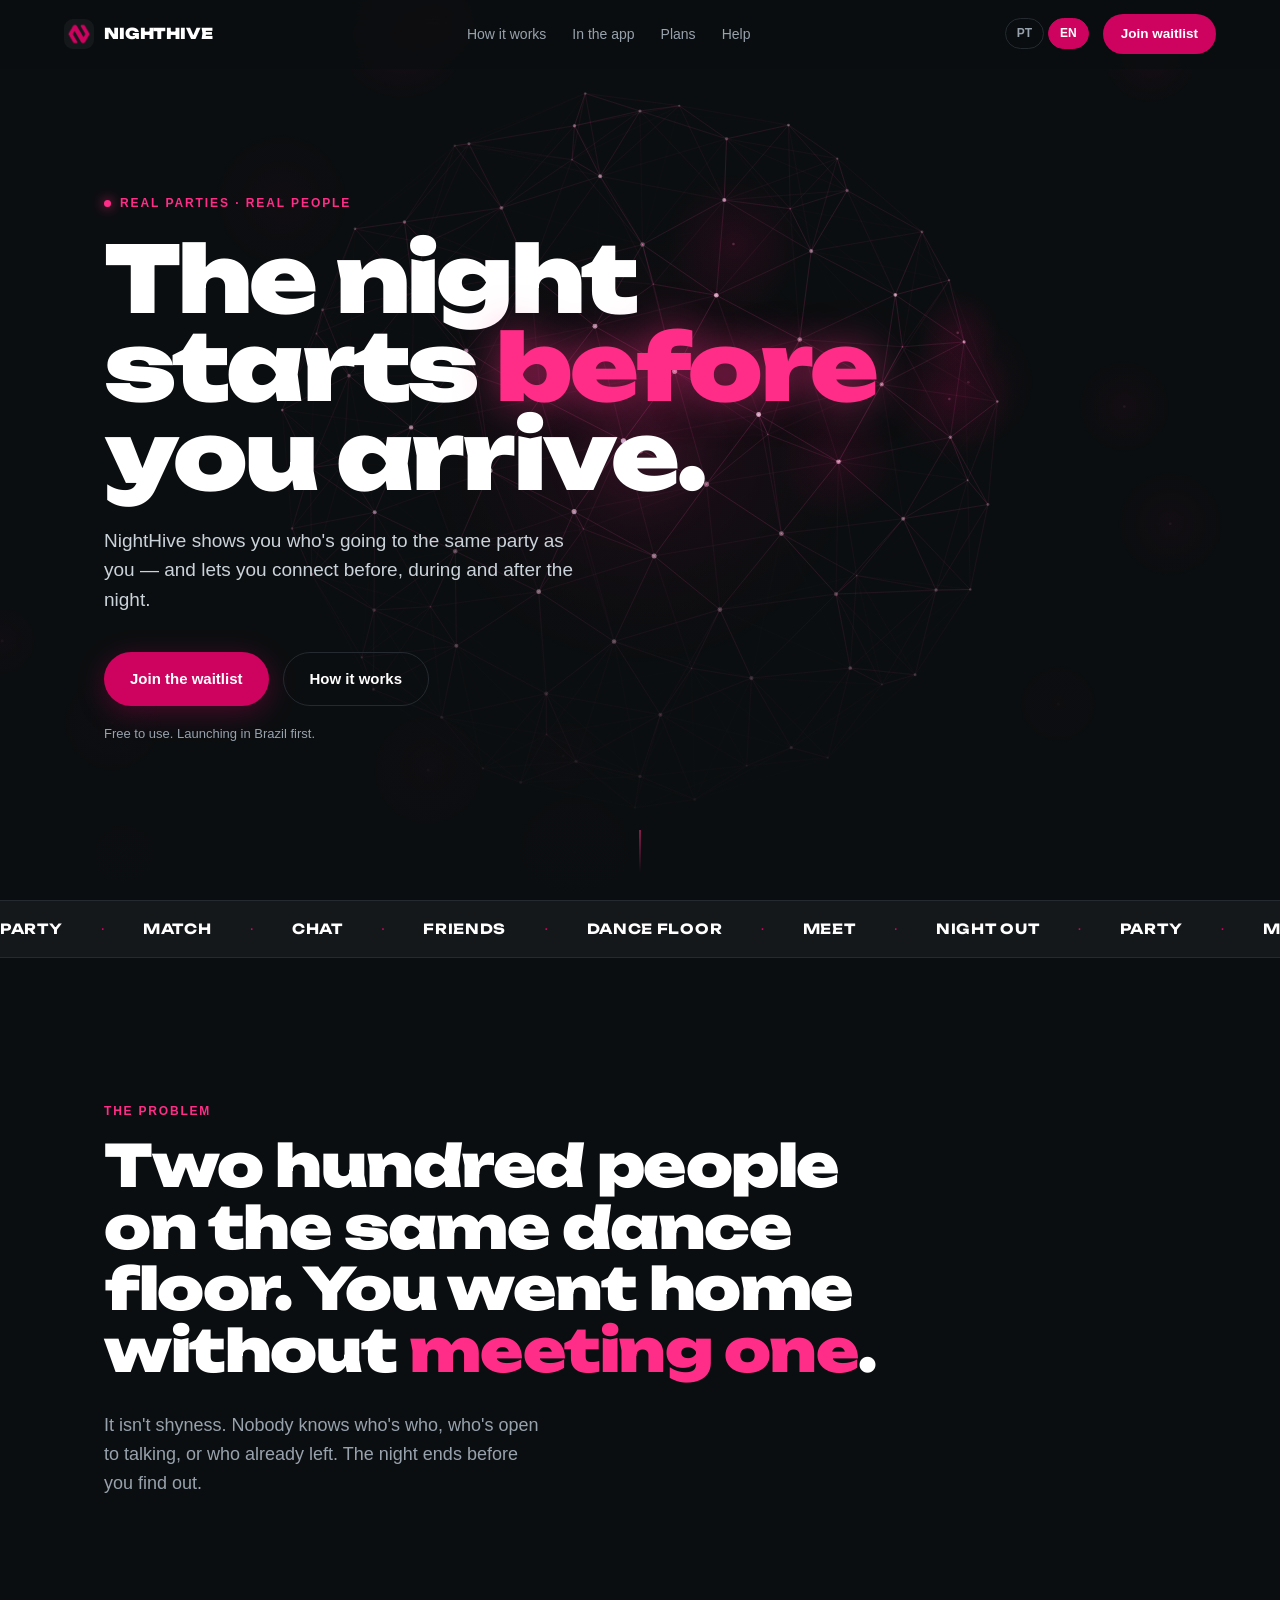
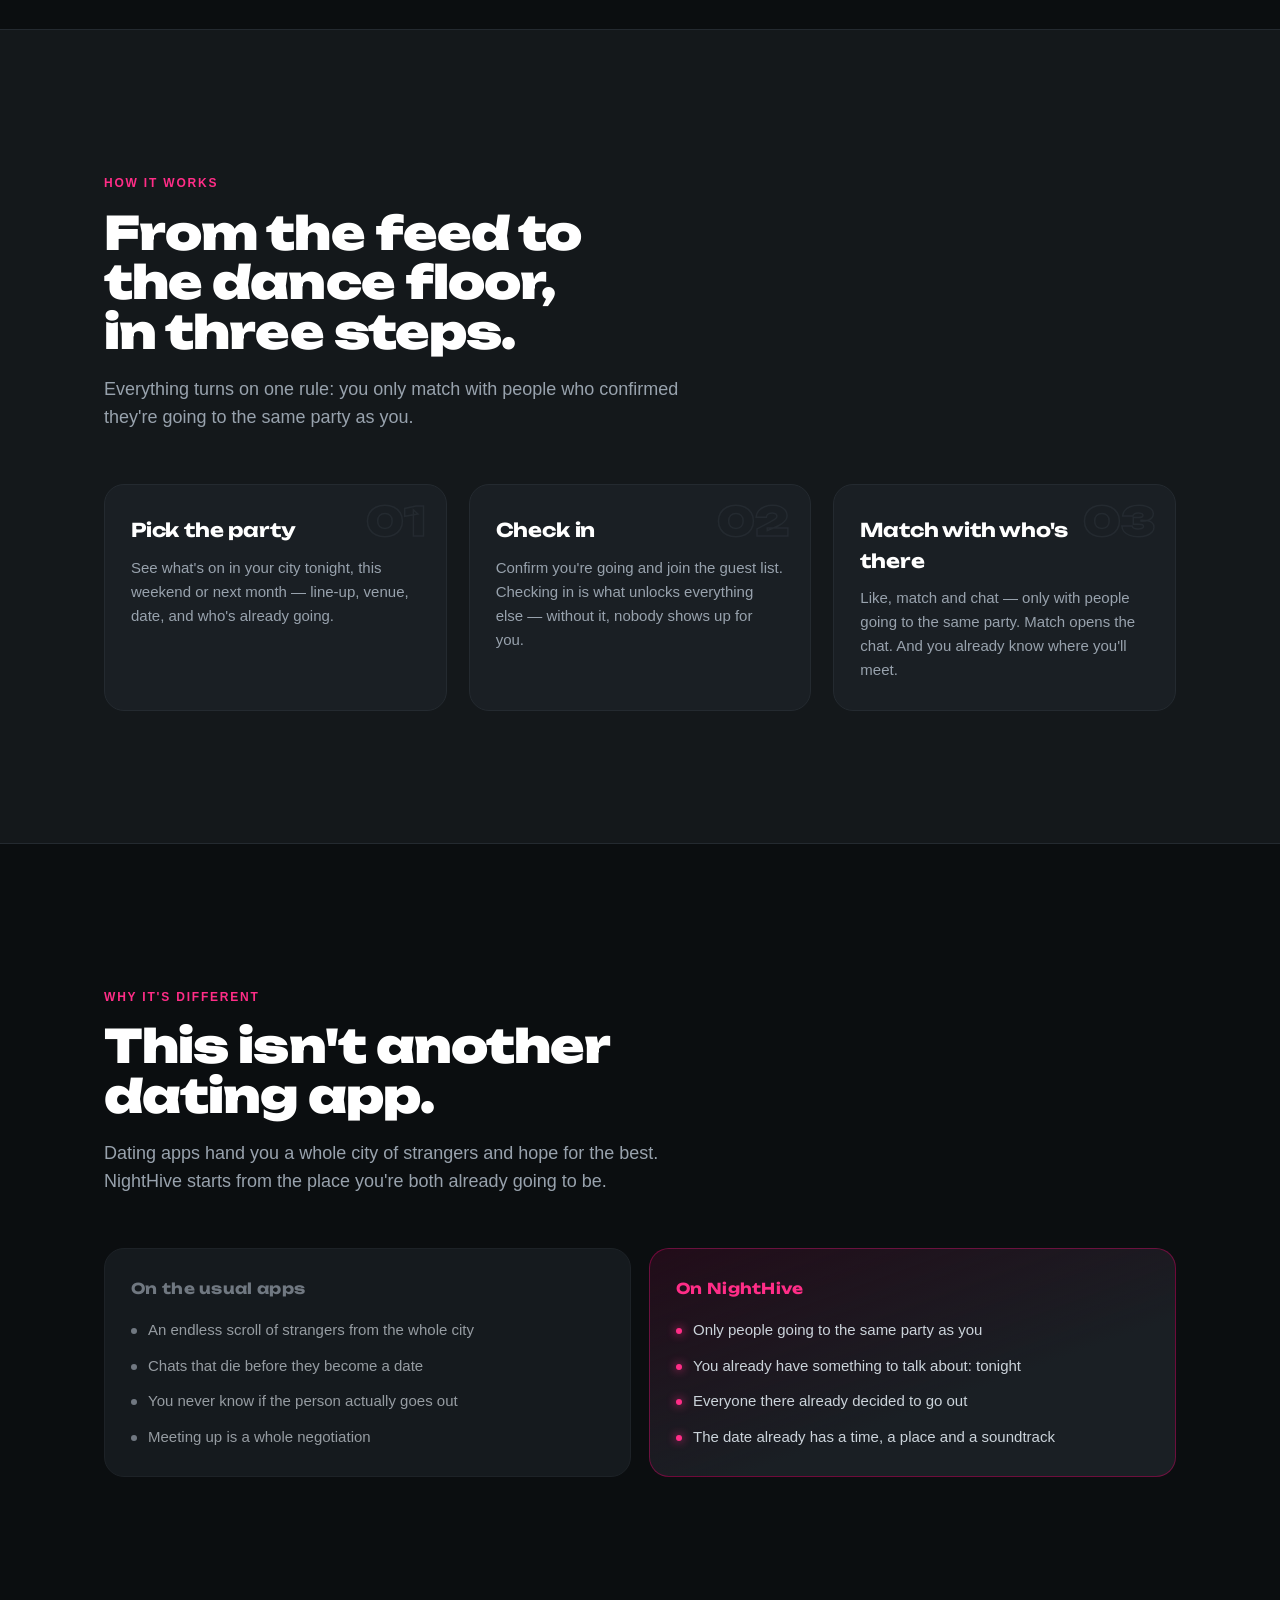
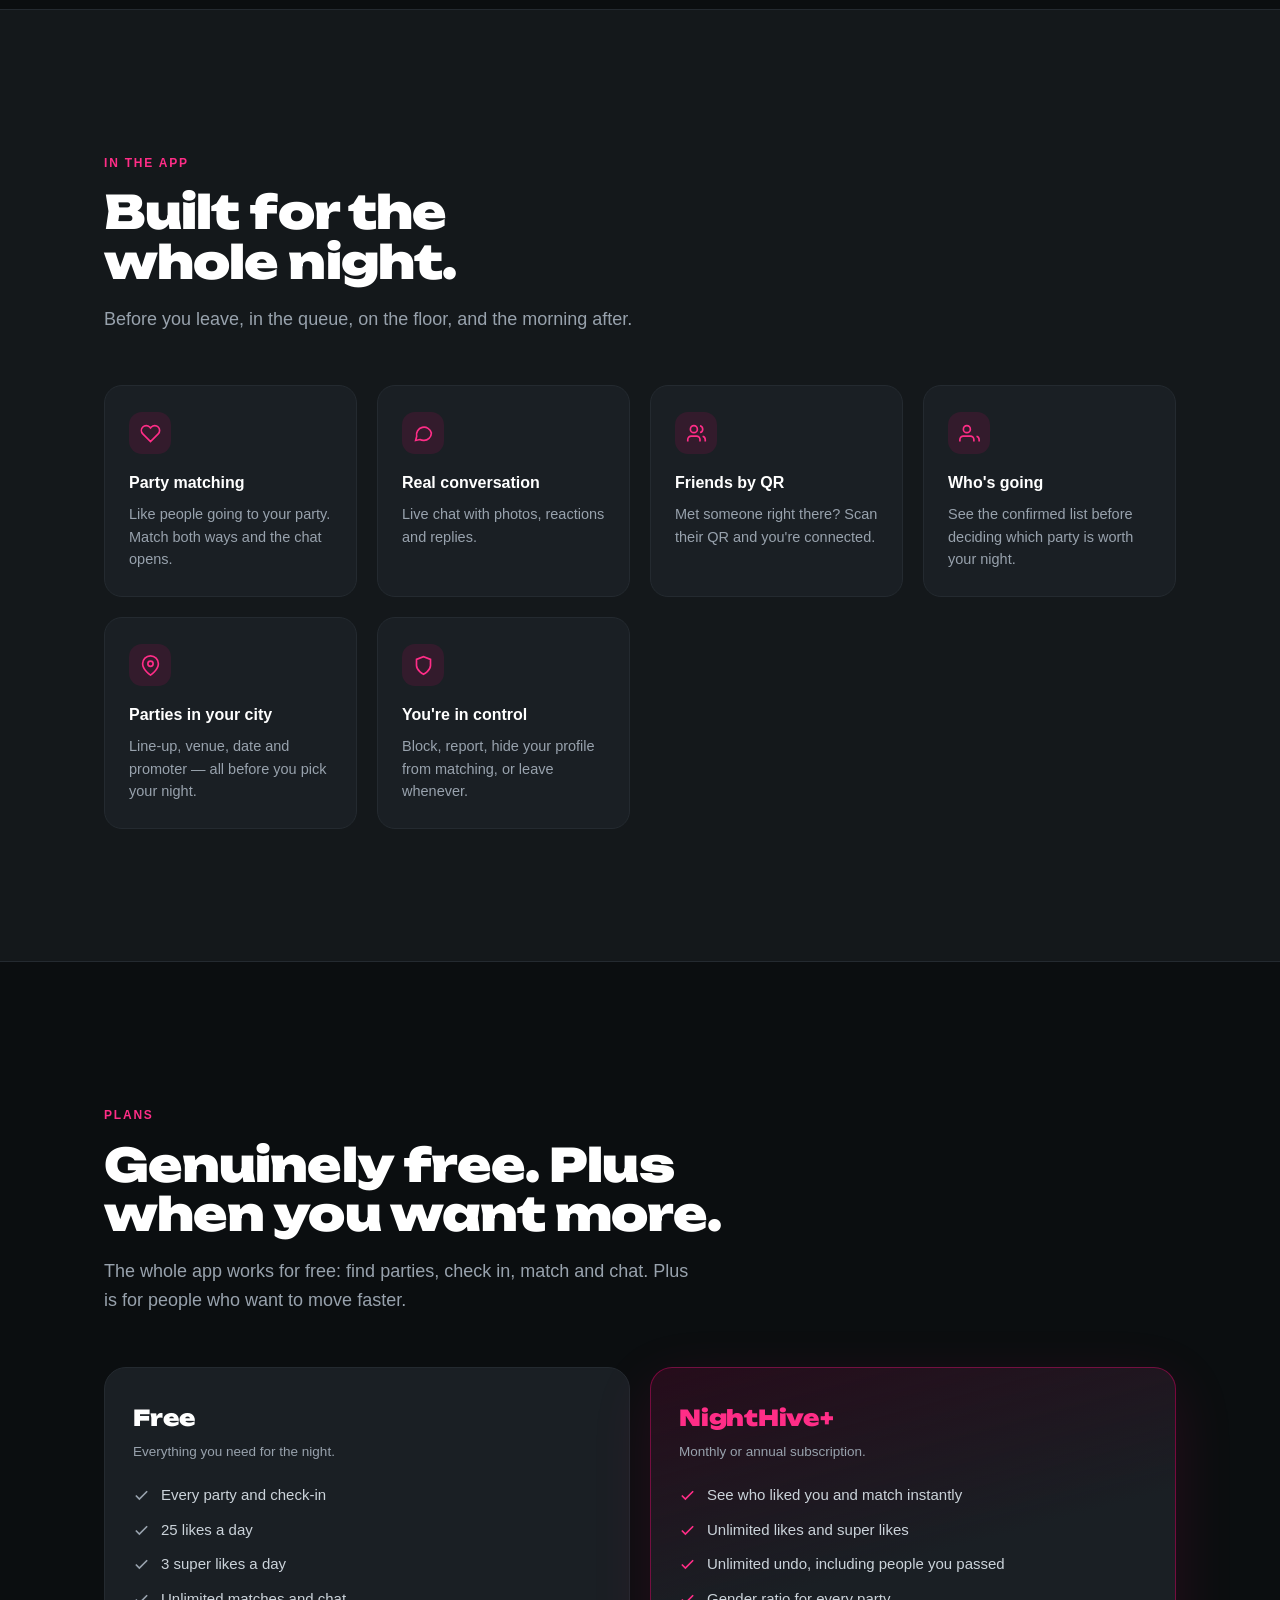
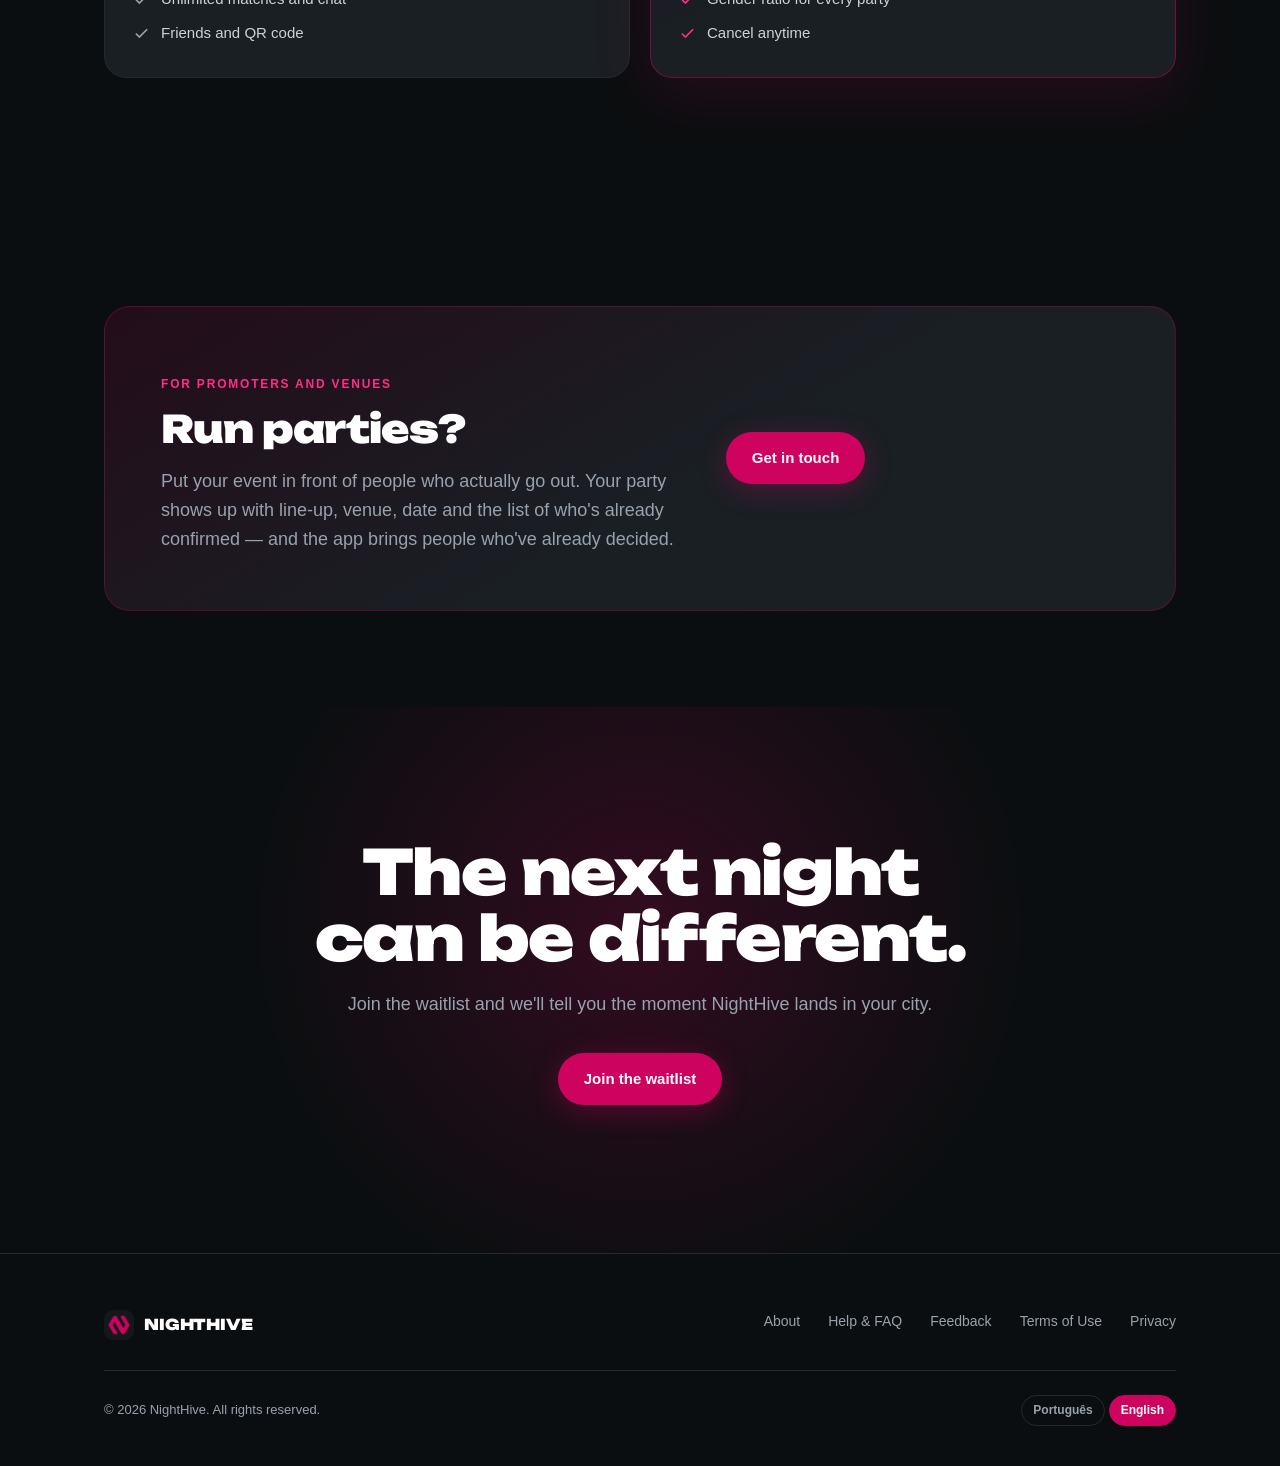
==== commit 991a596b: "Rework hero into one central lattice; fix marquee loop gap Marquee: the track animated to -50% while" ====
--- a/index.html
+++ b/index.html
@@ -97,13 +97,35 @@
 
 <!-- ============================ MARQUEE ============================ -->
 <div class="marquee" aria-hidden="true">
+  <!-- Exactly two identical halves per track; the phrase set repeats inside
+       each half so a half stays wider than any viewport. See landing.css. -->
   <div class="marquee-track" data-lang="pt">
-    <b>Festa <i>·</i> Match <i>·</i> Conversa <i>·</i> Amizade <i>·</i> Pista <i>·</i> Encontro <i>·</i> Rolê <i>·</i> Noite <i>·</i></b>
-    <b>Festa <i>·</i> Match <i>·</i> Conversa <i>·</i> Amizade <i>·</i> Pista <i>·</i> Encontro <i>·</i> Rolê <i>·</i> Noite <i>·</i></b>
+    <span class="mq-half">
+      <b>Festa</b><i>·</i><b>Match</b><i>·</i><b>Conversa</b><i>·</i><b>Amizade</b><i>·</i><b>Pista</b><i>·</i><b>Encontro</b><i>·</i><b>Rolê</b><i>·</i><b>Noite</b><i>·</i>
+      <b>Festa</b><i>·</i><b>Match</b><i>·</i><b>Conversa</b><i>·</i><b>Amizade</b><i>·</i><b>Pista</b><i>·</i><b>Encontro</b><i>·</i><b>Rolê</b><i>·</i><b>Noite</b><i>·</i>
+      <b>Festa</b><i>·</i><b>Match</b><i>·</i><b>Conversa</b><i>·</i><b>Amizade</b><i>·</i><b>Pista</b><i>·</i><b>Encontro</b><i>·</i><b>Rolê</b><i>·</i><b>Noite</b><i>·</i>
+      <b>Festa</b><i>·</i><b>Match</b><i>·</i><b>Conversa</b><i>·</i><b>Amizade</b><i>·</i><b>Pista</b><i>·</i><b>Encontro</b><i>·</i><b>Rolê</b><i>·</i><b>Noite</b><i>·</i>
+    </span>
+    <span class="mq-half">
+      <b>Festa</b><i>·</i><b>Match</b><i>·</i><b>Conversa</b><i>·</i><b>Amizade</b><i>·</i><b>Pista</b><i>·</i><b>Encontro</b><i>·</i><b>Rolê</b><i>·</i><b>Noite</b><i>·</i>
+      <b>Festa</b><i>·</i><b>Match</b><i>·</i><b>Conversa</b><i>·</i><b>Amizade</b><i>·</i><b>Pista</b><i>·</i><b>Encontro</b><i>·</i><b>Rolê</b><i>·</i><b>Noite</b><i>·</i>
+      <b>Festa</b><i>·</i><b>Match</b><i>·</i><b>Conversa</b><i>·</i><b>Amizade</b><i>·</i><b>Pista</b><i>·</i><b>Encontro</b><i>·</i><b>Rolê</b><i>·</i><b>Noite</b><i>·</i>
+      <b>Festa</b><i>·</i><b>Match</b><i>·</i><b>Conversa</b><i>·</i><b>Amizade</b><i>·</i><b>Pista</b><i>·</i><b>Encontro</b><i>·</i><b>Rolê</b><i>·</i><b>Noite</b><i>·</i>
+    </span>
   </div>
   <div class="marquee-track" data-lang="en" hidden>
-    <b>Party <i>·</i> Match <i>·</i> Chat <i>·</i> Friends <i>·</i> Dance floor <i>·</i> Meet <i>·</i> Night out <i>·</i></b>
-    <b>Party <i>·</i> Match <i>·</i> Chat <i>·</i> Friends <i>·</i> Dance floor <i>·</i> Meet <i>·</i> Night out <i>·</i></b>
+    <span class="mq-half">
+      <b>Party</b><i>·</i><b>Match</b><i>·</i><b>Chat</b><i>·</i><b>Friends</b><i>·</i><b>Dance floor</b><i>·</i><b>Meet</b><i>·</i><b>Night out</b><i>·</i>
+      <b>Party</b><i>·</i><b>Match</b><i>·</i><b>Chat</b><i>·</i><b>Friends</b><i>·</i><b>Dance floor</b><i>·</i><b>Meet</b><i>·</i><b>Night out</b><i>·</i>
+      <b>Party</b><i>·</i><b>Match</b><i>·</i><b>Chat</b><i>·</i><b>Friends</b><i>·</i><b>Dance floor</b><i>·</i><b>Meet</b><i>·</i><b>Night out</b><i>·</i>
+      <b>Party</b><i>·</i><b>Match</b><i>·</i><b>Chat</b><i>·</i><b>Friends</b><i>·</i><b>Dance floor</b><i>·</i><b>Meet</b><i>·</i><b>Night out</b><i>·</i>
+    </span>
+    <span class="mq-half">
+      <b>Party</b><i>·</i><b>Match</b><i>·</i><b>Chat</b><i>·</i><b>Friends</b><i>·</i><b>Dance floor</b><i>·</i><b>Meet</b><i>·</i><b>Night out</b><i>·</i>
+      <b>Party</b><i>·</i><b>Match</b><i>·</i><b>Chat</b><i>·</i><b>Friends</b><i>·</i><b>Dance floor</b><i>·</i><b>Meet</b><i>·</i><b>Night out</b><i>·</i>
+      <b>Party</b><i>·</i><b>Match</b><i>·</i><b>Chat</b><i>·</i><b>Friends</b><i>·</i><b>Dance floor</b><i>·</i><b>Meet</b><i>·</i><b>Night out</b><i>·</i>
+      <b>Party</b><i>·</i><b>Match</b><i>·</i><b>Chat</b><i>·</i><b>Friends</b><i>·</i><b>Dance floor</b><i>·</i><b>Meet</b><i>·</i><b>Night out</b><i>·</i>
+    </span>
   </div>
 </div>
 
--- a/assets/landing.css
+++ b/assets/landing.css
@@ -336,11 +336,27 @@
   white-space: nowrap;
   position: relative;
 }
+/* Seamless loop requires two things, both of which were wrong before:
+   1. The track holds exactly TWO identical halves and animates to -50%.
+      Any `gap` on the track itself sits between those halves but is not
+      part of the 50%, so the loop drifts by half the gap each cycle and
+      tears open a visible hole. Spacing therefore lives INSIDE each half
+      (its own gap + trailing padding), and the track's gap stays 0.
+   2. Each half must be wider than the viewport, or the tail of the strip
+      runs out before the next half arrives and leaves dead space on the
+      right. Hence the phrase list is repeated several times per half. */
 .marquee-track {
   display: inline-flex;
-  gap: 42px;
-  animation: slide 34s linear infinite;
+  gap: 0;
+  animation: slide 42s linear infinite;
   will-change: transform;
+}
+.mq-half {
+  display: inline-flex;
+  align-items: center;
+  gap: 38px;
+  padding-right: 38px;
+  flex: 0 0 auto;
 }
 .marquee b {
   font-family: var(--display);
@@ -349,6 +365,7 @@
   letter-spacing: 0.05em;
   text-transform: uppercase;
   color: var(--text);
+  white-space: nowrap;
 }
 .marquee i {
   font-style: normal;
